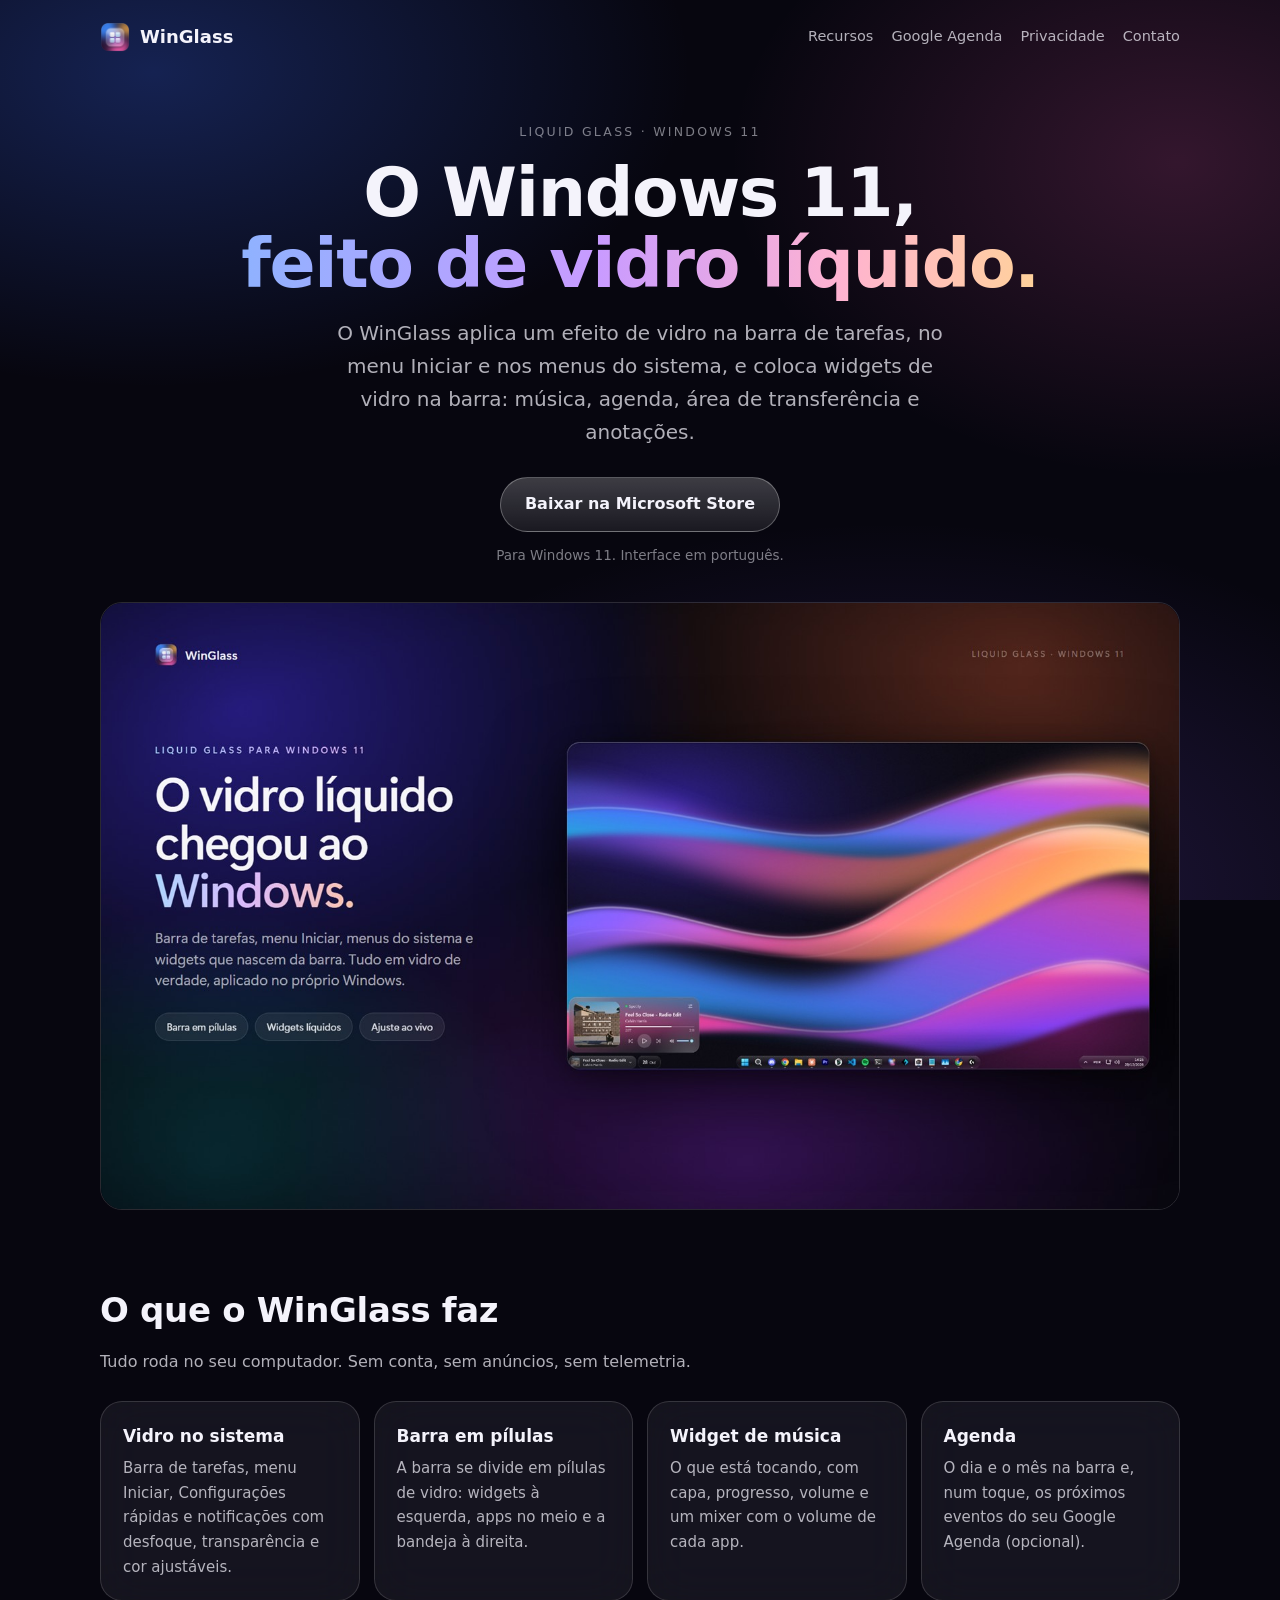
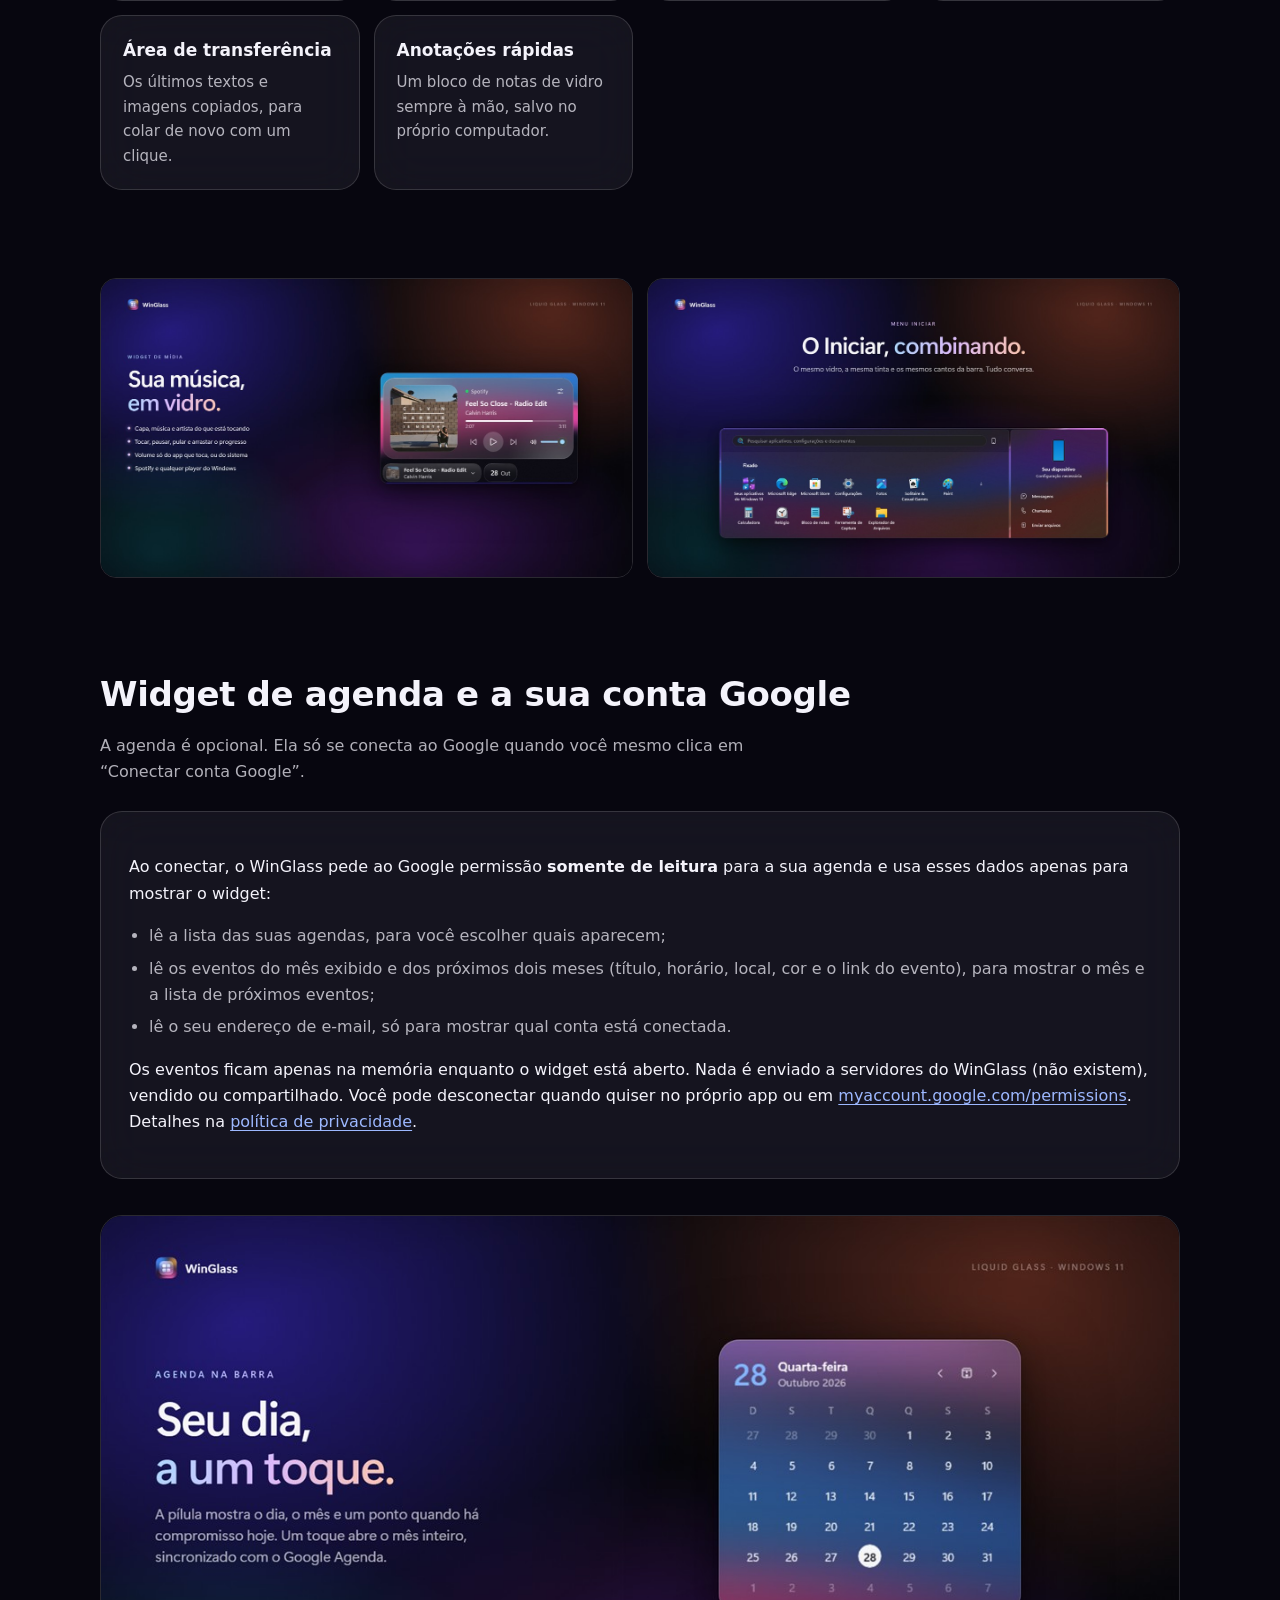
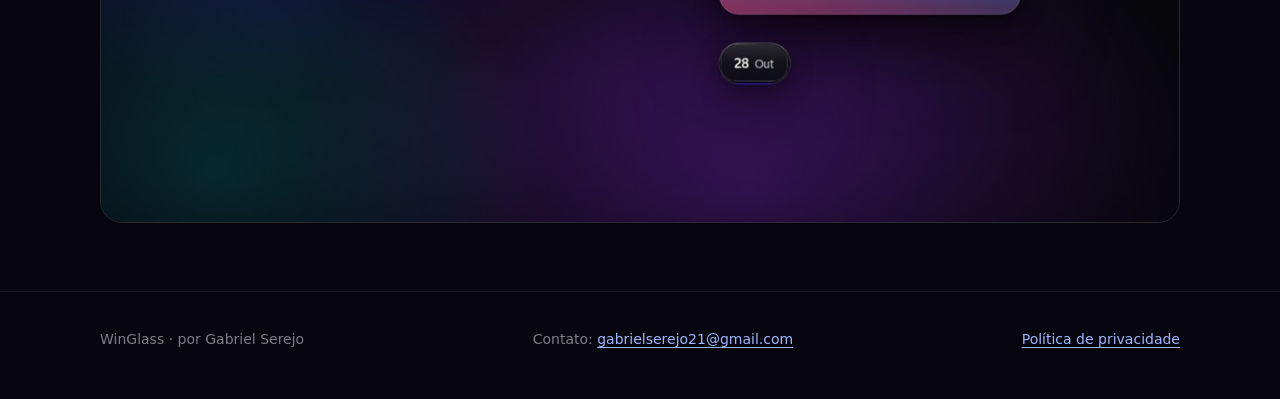
==== index.html @ 67fd1177 "Site do WinGlass" ====
<!doctype html>
<html lang="pt-BR">
<head>
<meta charset="utf-8">
<meta name="viewport" content="width=device-width, initial-scale=1">
<title>WinGlass · Liquid Glass para Windows 11</title>
<meta name="description" content="WinGlass deixa a barra de tarefas, o menu Iniciar e os menus do Windows 11 com vidro líquido, e traz widgets de música, agenda, área de transferência e anotações.">
<!-- Verificação do Google Search Console: cole aqui a meta tag google-site-verification. -->
<link rel="icon" href="img/icon.png">
<link rel="stylesheet" href="style.css">
</head>
<body>
<header class="top wrap">
  <a class="brand" href="./"><img src="img/icon.png" alt="">WinGlass</a>
  <nav class="links">
    <a href="#recursos">Recursos</a>
    <a href="#google-agenda">Google Agenda</a>
    <a href="privacidade.html">Privacidade</a>
    <a href="#contato">Contato</a>
  </nav>
</header>

<main>
  <div class="hero wrap">
    <p class="eyebrow">Liquid Glass · Windows 11</p>
    <h1>O Windows 11,<br><span>feito de vidro líquido.</span></h1>
    <p class="lead">O WinGlass aplica um efeito de vidro na barra de tarefas, no menu Iniciar e nos menus do sistema, e coloca widgets de vidro na barra: música, agenda, área de transferência e anotações.</p>
    <a class="cta" href="https://apps.microsoft.com/detail/9NJP11JXN4S9">Baixar na Microsoft Store</a>
    <p class="note">Para Windows 11. Interface em português.</p>
    <img class="shot" src="img/hero.jpg" alt="Barra de tarefas do Windows 11 com o efeito de vidro líquido do WinGlass" width="1600" height="900">
  </div>

  <section id="recursos">
    <div class="wrap">
      <h2>O que o WinGlass faz</h2>
      <p class="sub">Tudo roda no seu computador. Sem conta, sem anúncios, sem telemetria.</p>
      <div class="grid">
        <div class="card glass"><h3>Vidro no sistema</h3><p>Barra de tarefas, menu Iniciar, Configurações rápidas e notificações com desfoque, transparência e cor ajustáveis.</p></div>
        <div class="card glass"><h3>Barra em pílulas</h3><p>A barra se divide em pílulas de vidro: widgets à esquerda, apps no meio e a bandeja à direita.</p></div>
        <div class="card glass"><h3>Widget de música</h3><p>O que está tocando, com capa, progresso, volume e um mixer com o volume de cada app.</p></div>
        <div class="card glass"><h3>Agenda</h3><p>O dia e o mês na barra e, num toque, os próximos eventos do seu Google Agenda (opcional).</p></div>
        <div class="card glass"><h3>Área de transferência</h3><p>Os últimos textos e imagens copiados, para colar de novo com um clique.</p></div>
        <div class="card glass"><h3>Anotações rápidas</h3><p>Um bloco de notas de vidro sempre à mão, salvo no próprio computador.</p></div>
      </div>
    </div>
  </section>

  <section>
    <div class="wrap duo">
      <img src="img/musica.jpg" alt="Widget de música do WinGlass aberto acima da barra de tarefas" width="1200" height="675" loading="lazy">
      <img src="img/iniciar.jpg" alt="Menu Iniciar do Windows 11 com o vidro do WinGlass" width="1200" height="675" loading="lazy">
    </div>
  </section>

  <section id="google-agenda">
    <div class="wrap">
      <h2>Widget de agenda e a sua conta Google</h2>
      <p class="sub">A agenda é opcional. Ela só se conecta ao Google quando você mesmo clica em “Conectar conta Google”.</p>
      <div class="glass google">
        <p>Ao conectar, o WinGlass pede ao Google permissão <strong>somente de leitura</strong> para a sua agenda e usa esses dados apenas para mostrar o widget:</p>
        <ul>
          <li>lê a lista das suas agendas, para você escolher quais aparecem;</li>
          <li>lê os eventos do mês exibido e dos próximos dois meses (título, horário, local, cor e o link do evento), para mostrar o mês e a lista de próximos eventos;</li>
          <li>lê o seu endereço de e-mail, só para mostrar qual conta está conectada.</li>
        </ul>
        <p>Os eventos ficam apenas na memória enquanto o widget está aberto. Nada é enviado a servidores do WinGlass (não existem), vendido ou compartilhado. Você pode desconectar quando quiser no próprio app ou em <a href="https://myaccount.google.com/permissions">myaccount.google.com/permissions</a>. Detalhes na <a href="privacidade.html">política de privacidade</a>.</p>
      </div>
      <img class="shot" src="img/agenda.jpg" alt="Widget de agenda do WinGlass mostrando o mês acima da pílula da barra" width="1200" height="675" loading="lazy">
    </div>
  </section>
</main>

<footer id="contato">
  <div class="wrap">
    <span>WinGlass · por Gabriel Serejo</span>
    <span>Contato: <a href="mailto:gabrielserejo21@gmail.com">gabrielserejo21@gmail.com</a></span>
    <span><a href="privacidade.html">Política de privacidade</a></span>
  </div>
</footer>
</body>
</html>
---- style.css ----
/* Site do WinGlass (página inicial e política de privacidade). Estático, sem scripts nem rastreamento. */
:root {
  --bg: #07060f;
  --ink: #f4f3fb;
  --soft: rgba(244, 243, 251, 0.72);
  --faint: rgba(244, 243, 251, 0.5);
  --glass: rgba(255, 255, 255, 0.06);
  --rim: rgba(255, 255, 255, 0.14);
  --accent: #9db8ff;
  --radius: 22px;
}

* { box-sizing: border-box; }

html { scroll-behavior: smooth; }

body {
  margin: 0;
  background: var(--bg);
  color: var(--ink);
  font: 16px/1.65 "Segoe UI Variable Text", "Segoe UI", system-ui, -apple-system, sans-serif;
  -webkit-font-smoothing: antialiased;
}

/* Aurora de fundo: as mesmas cores das imagens da Store. */
body::before {
  content: "";
  position: fixed;
  inset: 0;
  z-index: -1;
  background:
    radial-gradient(60vw 50vh at 12% 8%, rgba(58, 107, 255, 0.28), transparent 70%),
    radial-gradient(50vw 50vh at 92% 18%, rgba(255, 95, 184, 0.18), transparent 70%),
    radial-gradient(70vw 60vh at 70% 100%, rgba(139, 92, 255, 0.22), transparent 70%),
    var(--bg);
}

a { color: var(--accent); text-underline-offset: 3px; }
a:hover { color: #c7d6ff; }

.wrap { width: min(1080px, 100% - 32px); margin: 0 auto; }

header.top {
  display: flex;
  align-items: center;
  justify-content: space-between;
  gap: 16px;
  padding: 22px 0;
}
.brand { display: flex; align-items: center; gap: 10px; color: var(--ink); text-decoration: none; font-weight: 600; font-size: 18px; }
.brand img { width: 30px; height: 30px; border-radius: 8px; }
nav.links { display: flex; flex-wrap: wrap; gap: 6px 18px; font-size: 14.5px; }
nav.links a { color: var(--soft); text-decoration: none; }
nav.links a:hover { color: var(--ink); }

.glass {
  background: var(--glass);
  border: 1px solid var(--rim);
  border-radius: var(--radius);
  backdrop-filter: blur(24px) saturate(1.4);
  -webkit-backdrop-filter: blur(24px) saturate(1.4);
}

/* --- Página inicial --------------------------------------------------------------------------- */

.hero { padding: 48px 0 28px; text-align: center; }
.eyebrow { font-size: 12.5px; letter-spacing: 0.18em; text-transform: uppercase; color: var(--faint); margin: 0 0 14px; }
.hero h1 { font-family: "Segoe UI Variable Display", "Segoe UI", system-ui, sans-serif; font-size: clamp(38px, 7vw, 68px); line-height: 1.05; margin: 0 0 18px; font-weight: 600; letter-spacing: -0.02em; }
.hero h1 span { background: linear-gradient(90deg, #8fb2ff, #c99bff 45%, #ffb3d1 75%, #ffd29a); -webkit-background-clip: text; background-clip: text; color: transparent; }
.hero p.lead { font-size: clamp(17px, 2.2vw, 20px); color: var(--soft); max-width: 640px; margin: 0 auto 28px; }

.cta { display: inline-flex; align-items: center; gap: 10px; padding: 13px 24px; border-radius: 999px; background: linear-gradient(180deg, rgba(255,255,255,0.22), rgba(255,255,255,0.08)); border: 1px solid rgba(255,255,255,0.28); color: var(--ink); text-decoration: none; font-weight: 600; }
.cta:hover { background: linear-gradient(180deg, rgba(255,255,255,0.3), rgba(255,255,255,0.12)); color: var(--ink); }
.note { font-size: 13.5px; color: var(--faint); margin-top: 12px; }

.shot { display: block; width: 100%; height: auto; border-radius: var(--radius); border: 1px solid var(--rim); margin: 36px 0 0; }

section { padding: 44px 0; }
section h2 { font-size: clamp(26px, 4vw, 34px); margin: 0 0 10px; font-weight: 600; letter-spacing: -0.01em; }
section > .wrap > p.sub { color: var(--soft); margin: 0 0 26px; max-width: 680px; }

.grid { display: grid; grid-template-columns: repeat(auto-fit, minmax(240px, 1fr)); gap: 14px; }
.card { padding: 20px 22px; }
.card h3 { margin: 0 0 6px; font-size: 17px; }
.card p { margin: 0; color: var(--soft); font-size: 15px; }

.duo { display: grid; grid-template-columns: 1fr 1fr; gap: 14px; }
.duo img { width: 100%; height: auto; border-radius: 16px; border: 1px solid var(--rim); display: block; }

.google { padding: 26px 28px; }
.google ul { margin: 12px 0 0; padding-left: 20px; color: var(--soft); }
.google li { margin: 6px 0; }

footer { padding: 36px 0 48px; color: var(--faint); font-size: 14px; border-top: 1px solid rgba(255,255,255,0.08); margin-top: 24px; }
footer .wrap { display: flex; flex-wrap: wrap; gap: 8px 24px; justify-content: space-between; }

/* --- Política ---------------------------------------------------------------------------------- */

.doc { padding: 26px 32px 32px; margin: 18px 0 40px; }
.doc h1 { font-size: clamp(30px, 5vw, 40px); margin: 6px 0 4px; letter-spacing: -0.01em; }
.doc h2 { font-size: 20px; margin: 30px 0 8px; }
.doc p, .doc li { color: var(--soft); }
.doc strong { color: var(--ink); }
.doc .updated { color: var(--faint); font-size: 14px; margin: 0 0 18px; }
.doc .lang { display: inline-block; font-size: 12px; letter-spacing: 0.14em; text-transform: uppercase; color: var(--faint); border: 1px solid var(--rim); border-radius: 999px; padding: 2px 10px; }
.doc hr { border: 0; border-top: 1px solid rgba(255,255,255,0.1); margin: 40px 0 26px; }
.doc table { width: 100%; border-collapse: collapse; margin: 10px 0; font-size: 15px; }
.doc th, .doc td { text-align: left; padding: 9px 10px; border-bottom: 1px solid rgba(255,255,255,0.08); vertical-align: top; color: var(--soft); }
.doc th { color: var(--ink); font-weight: 600; }
.callout { padding: 14px 18px; border-radius: 14px; background: rgba(157, 184, 255, 0.1); border: 1px solid rgba(157, 184, 255, 0.28); }
.callout p { margin: 0; color: var(--ink); }

@media (max-width: 720px) {
  .duo { grid-template-columns: 1fr; }
  .doc { padding: 20px 18px 24px; }
  .doc table, .doc thead, .doc tbody, .doc tr, .doc th, .doc td { display: block; }
  .doc thead { display: none; }
  .doc td { border: 0; padding: 2px 0; }
  .doc tr { border-bottom: 1px solid rgba(255,255,255,0.08); padding: 8px 0; }
}
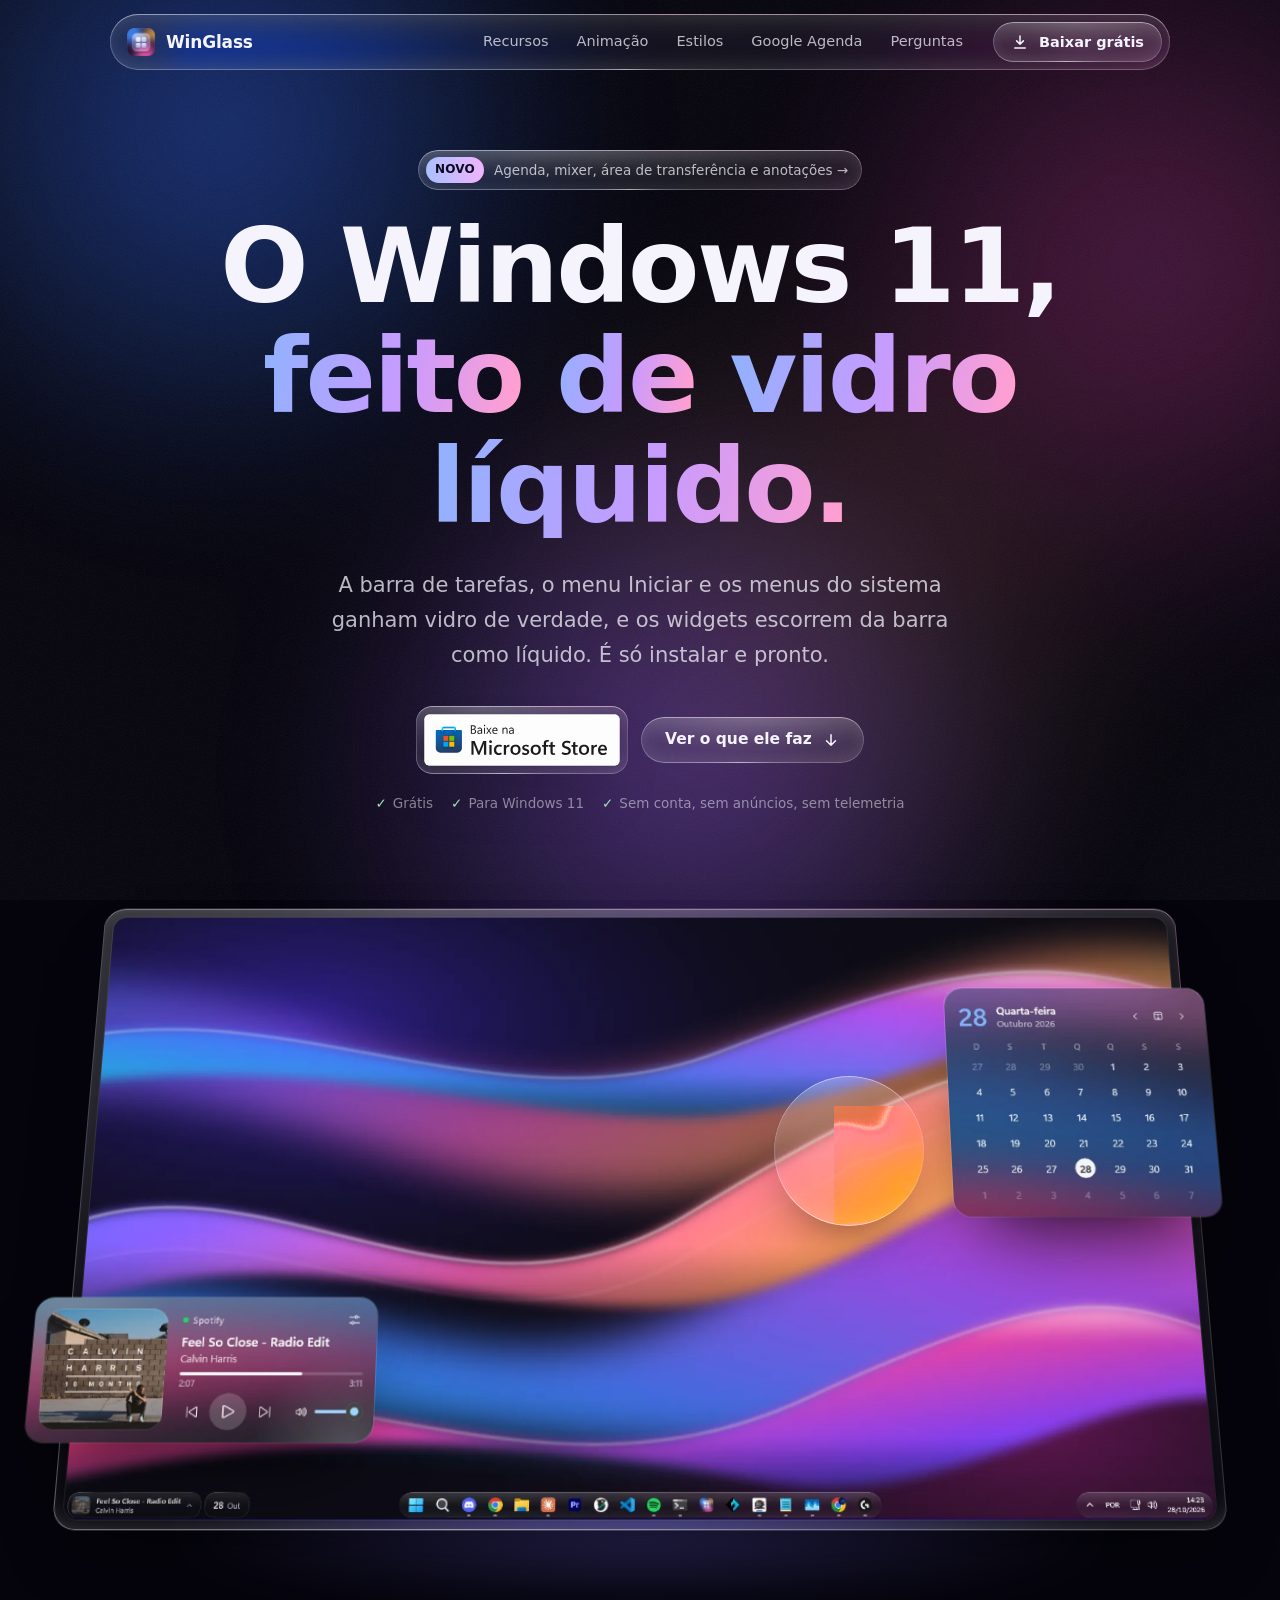
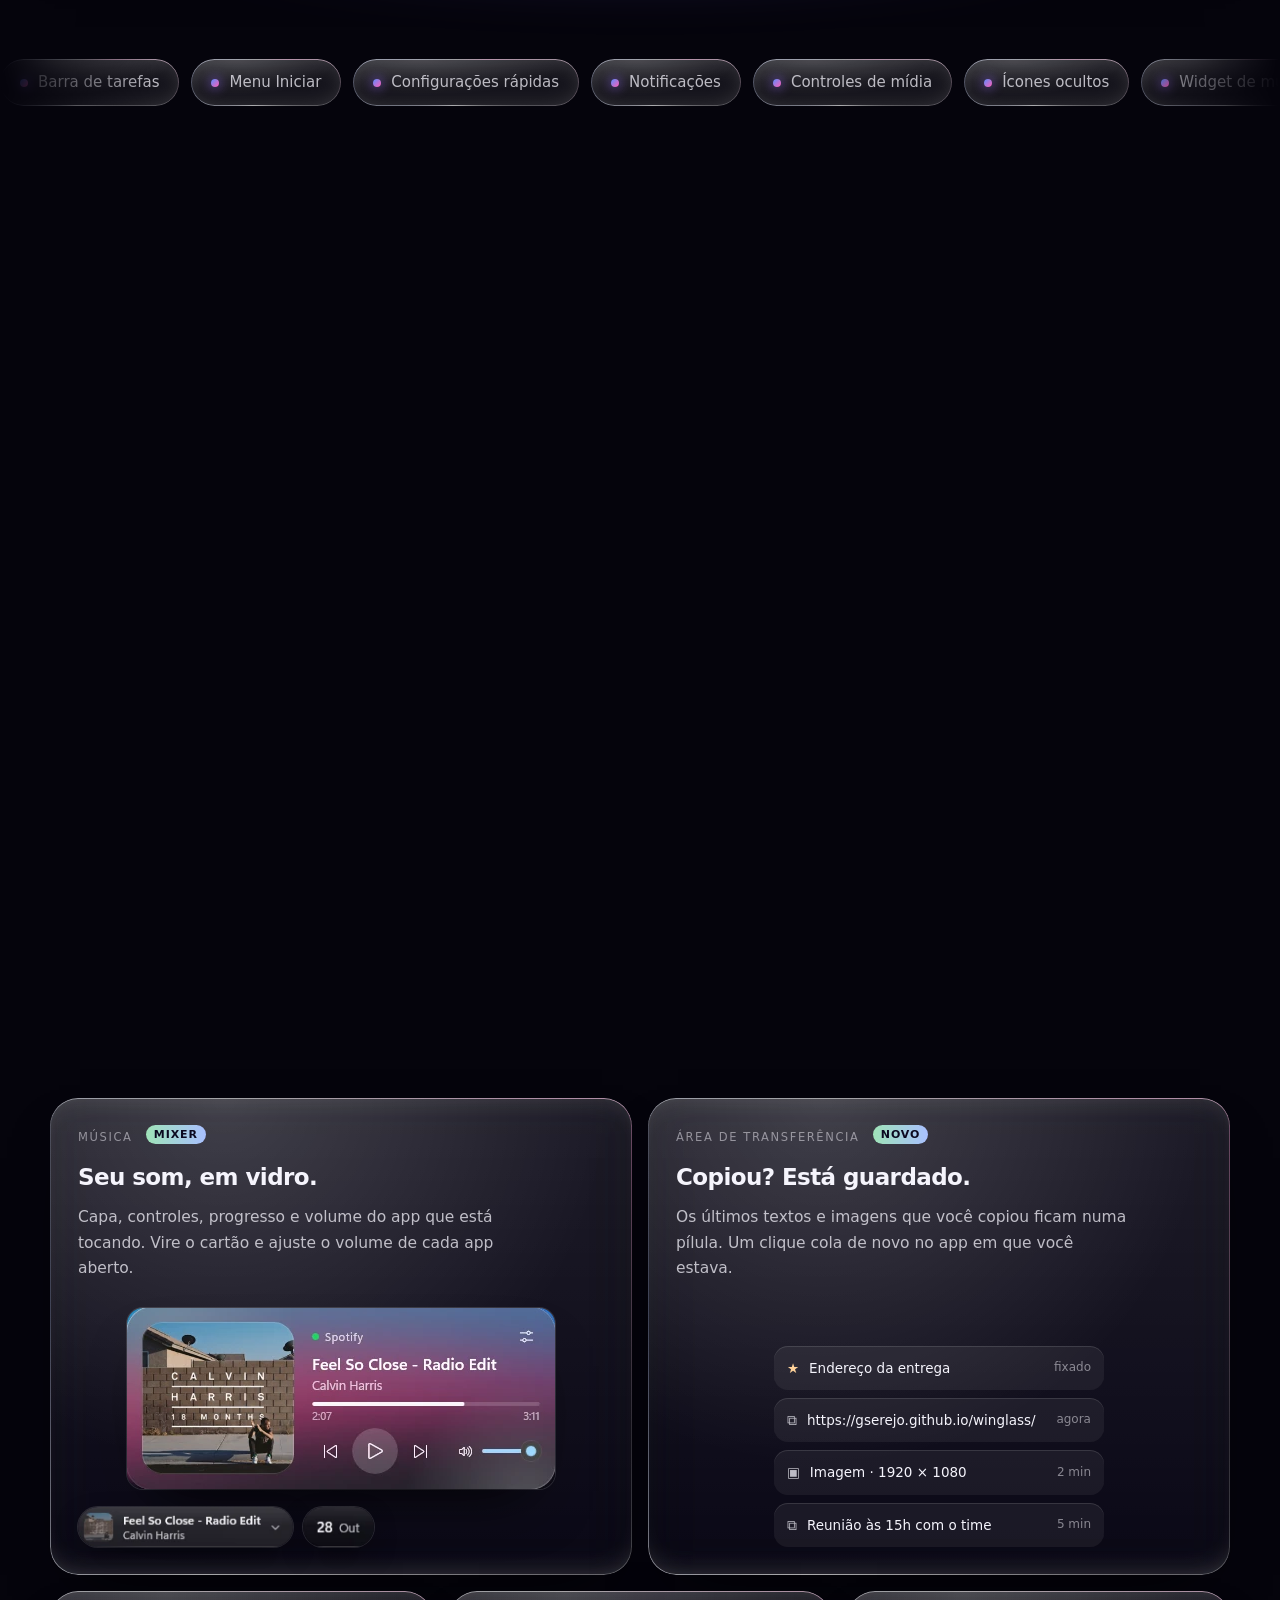
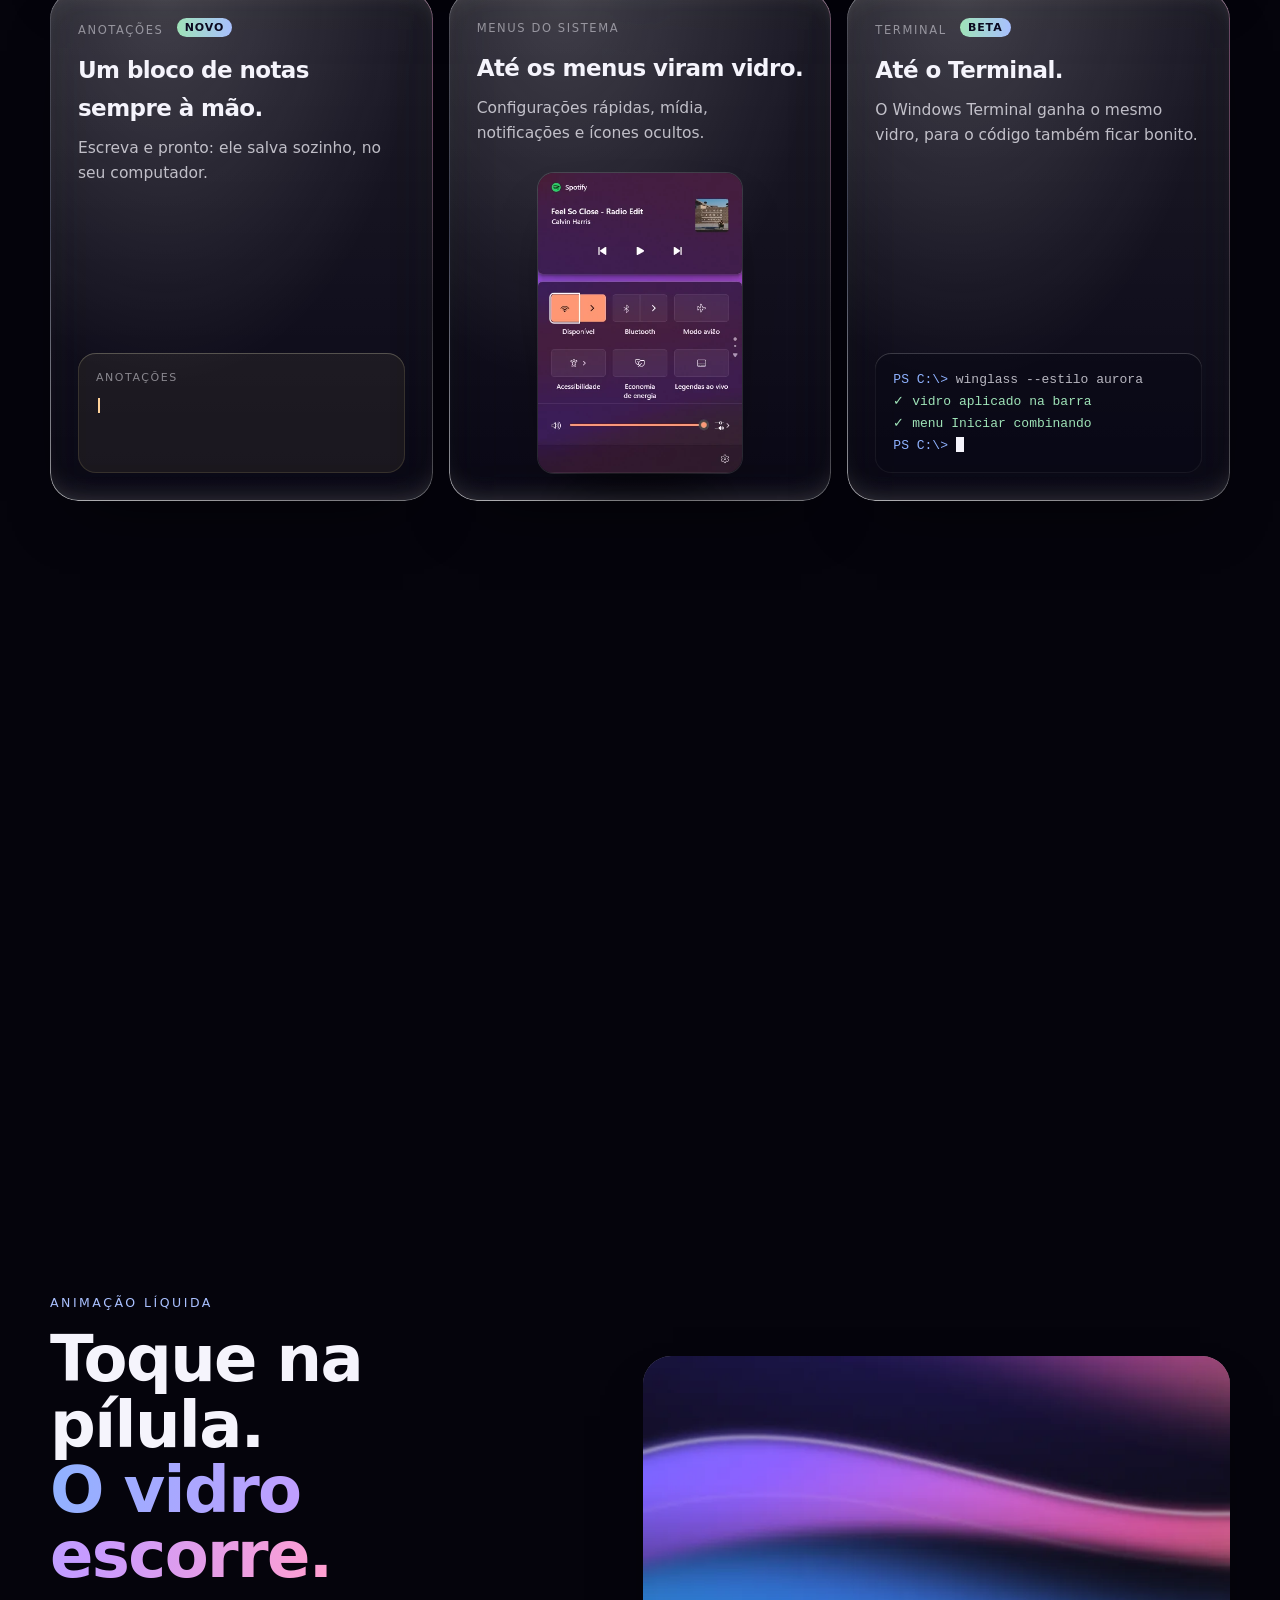
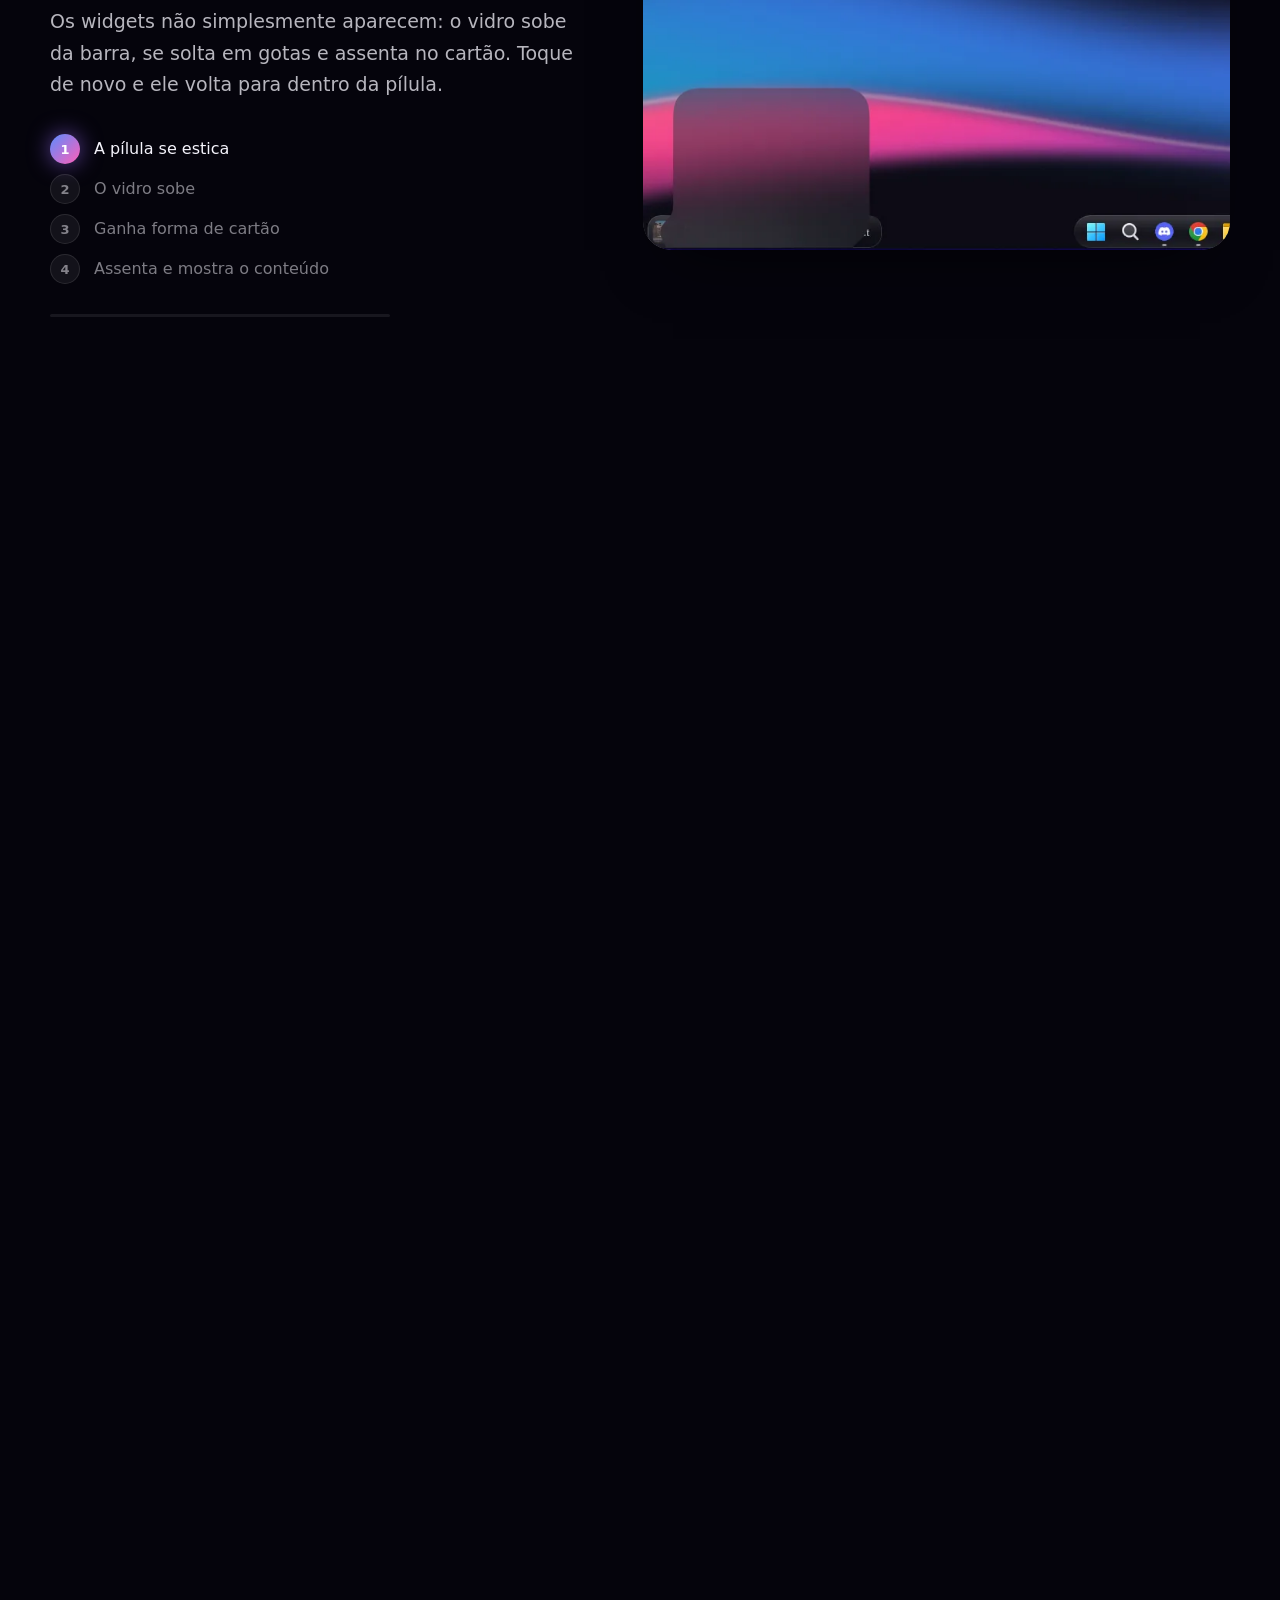
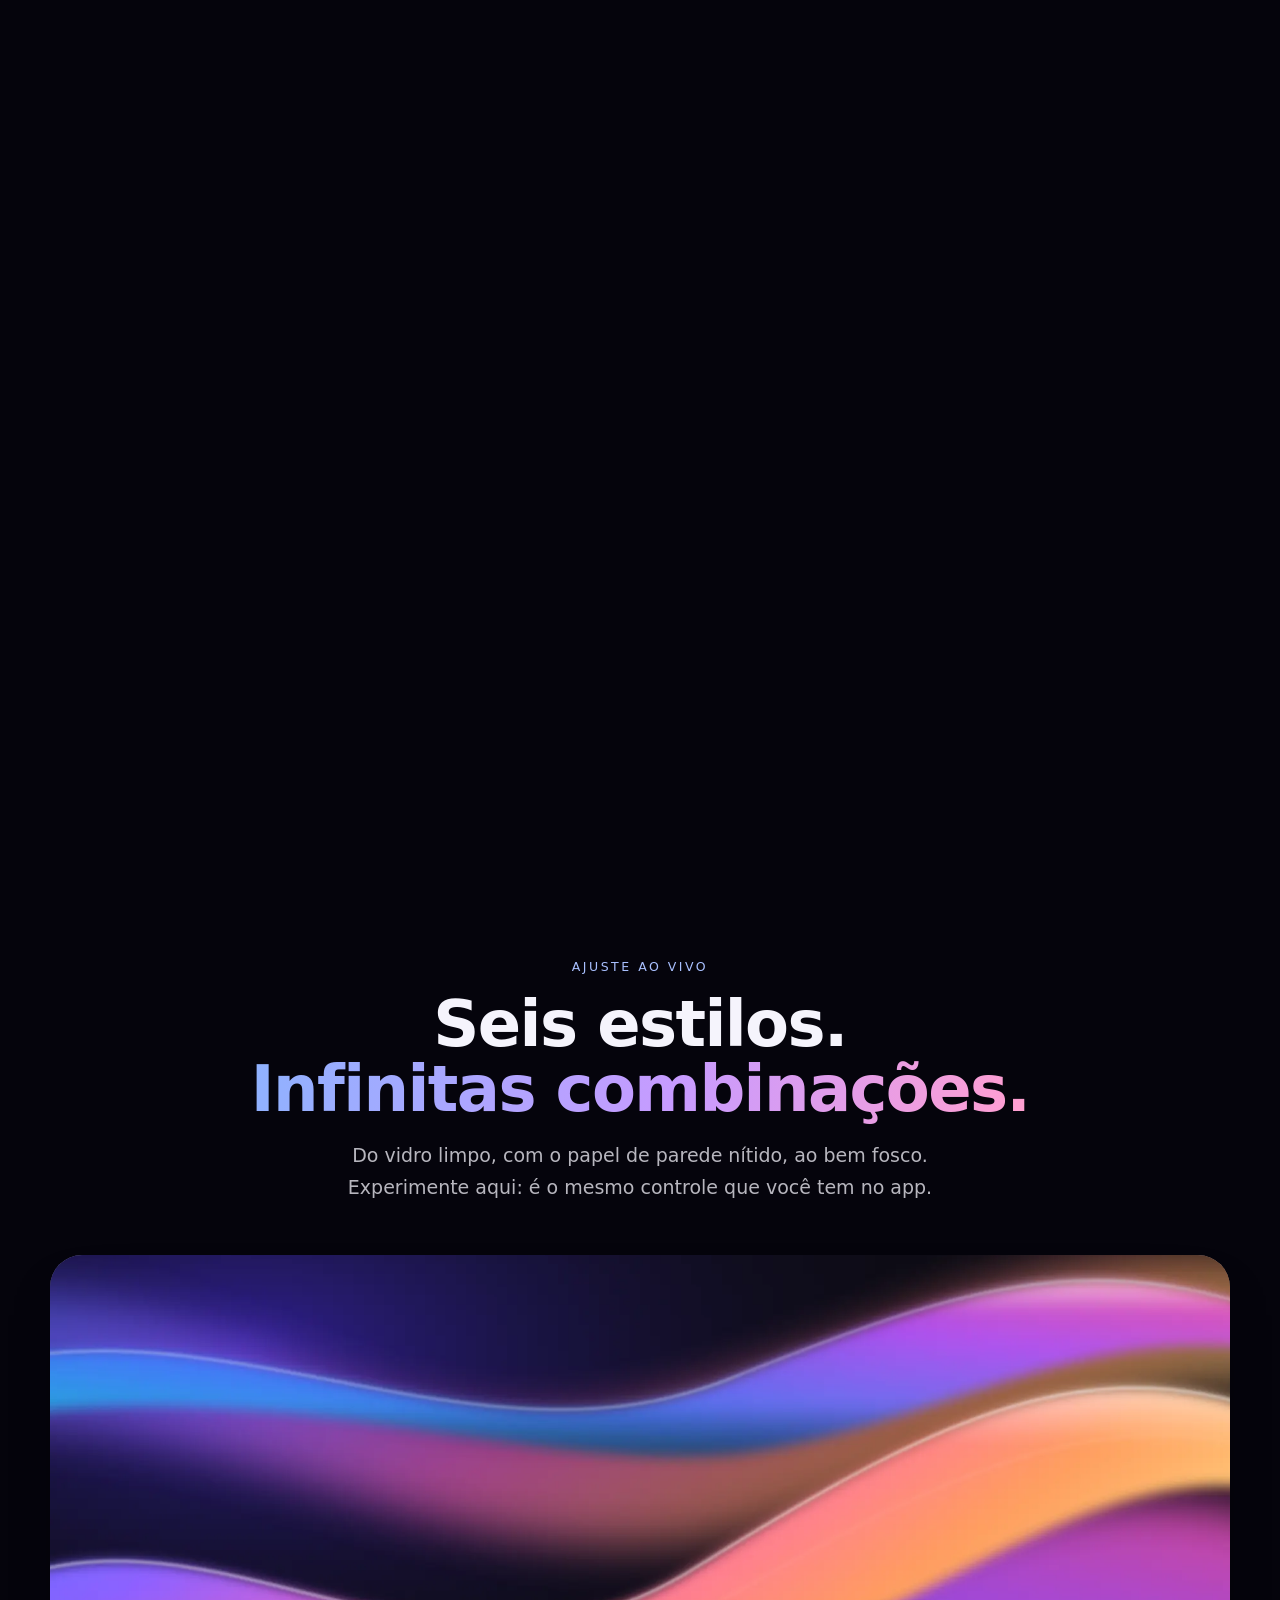
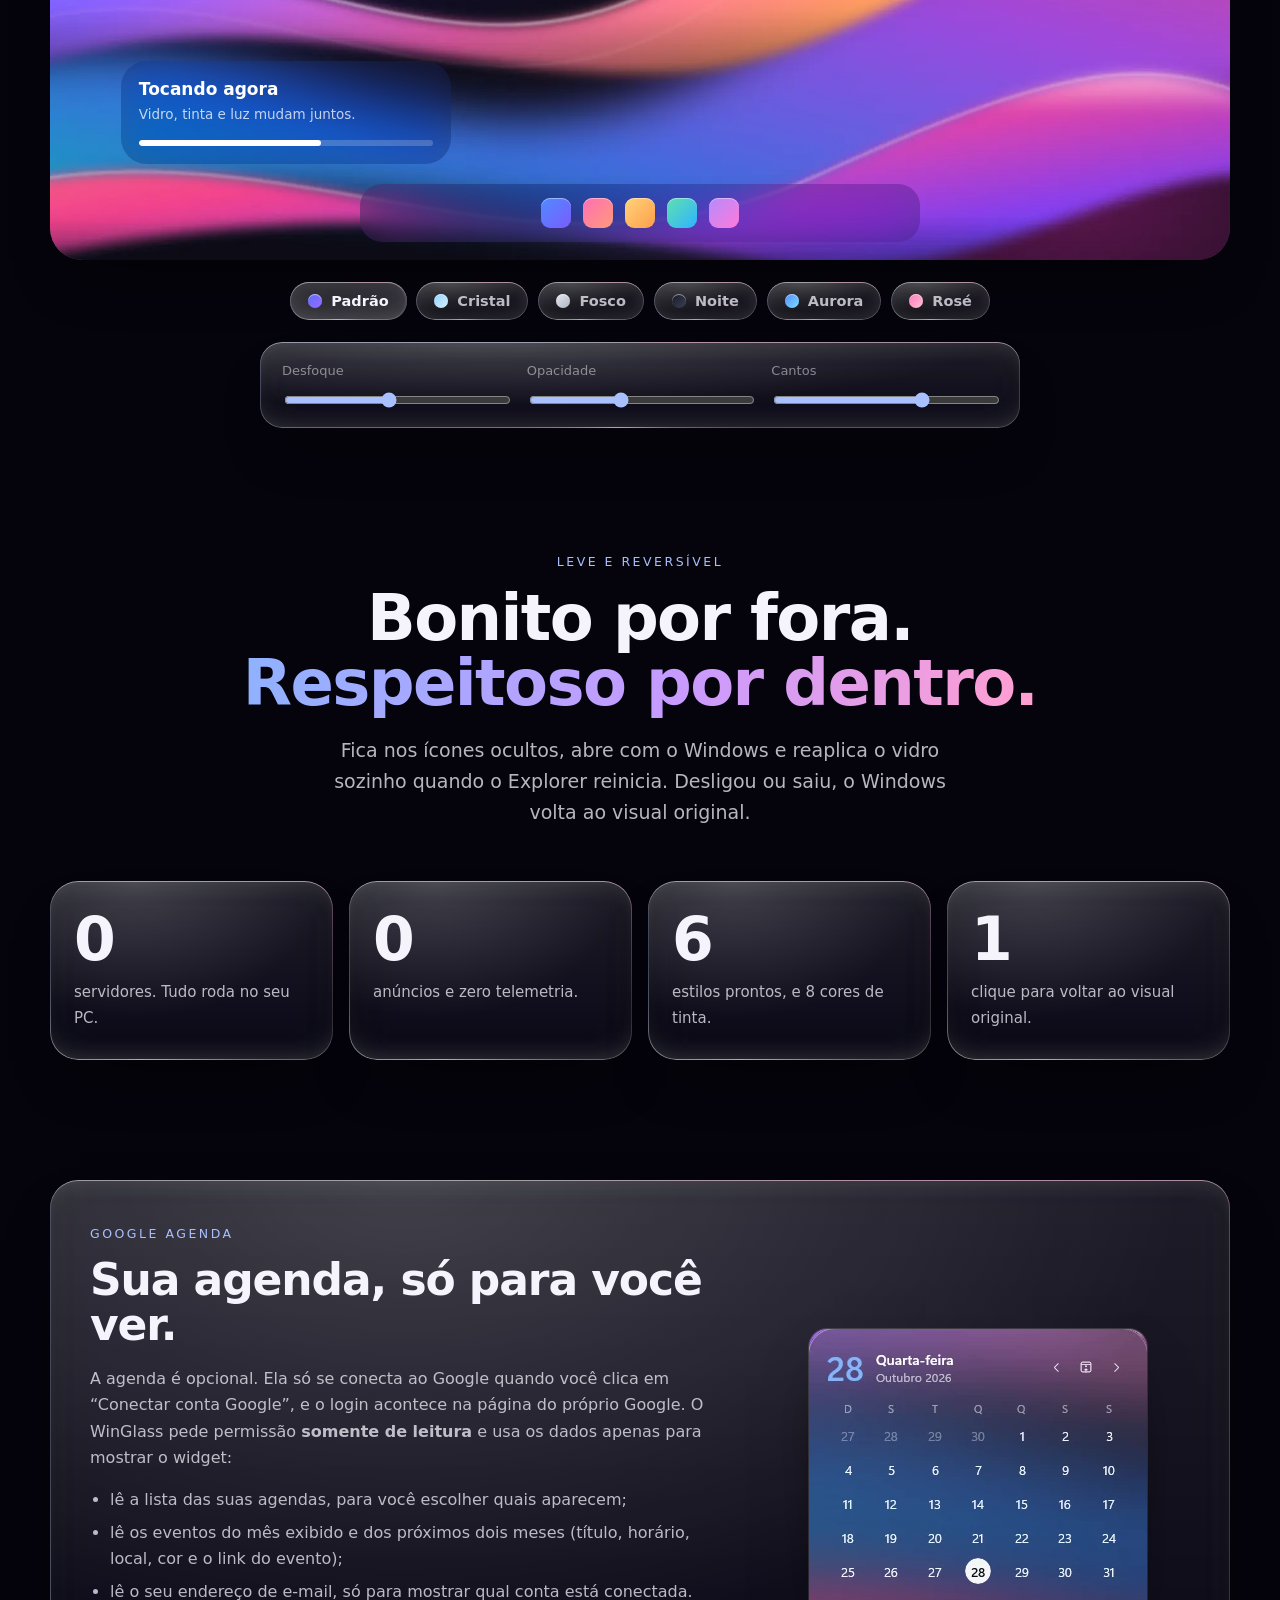
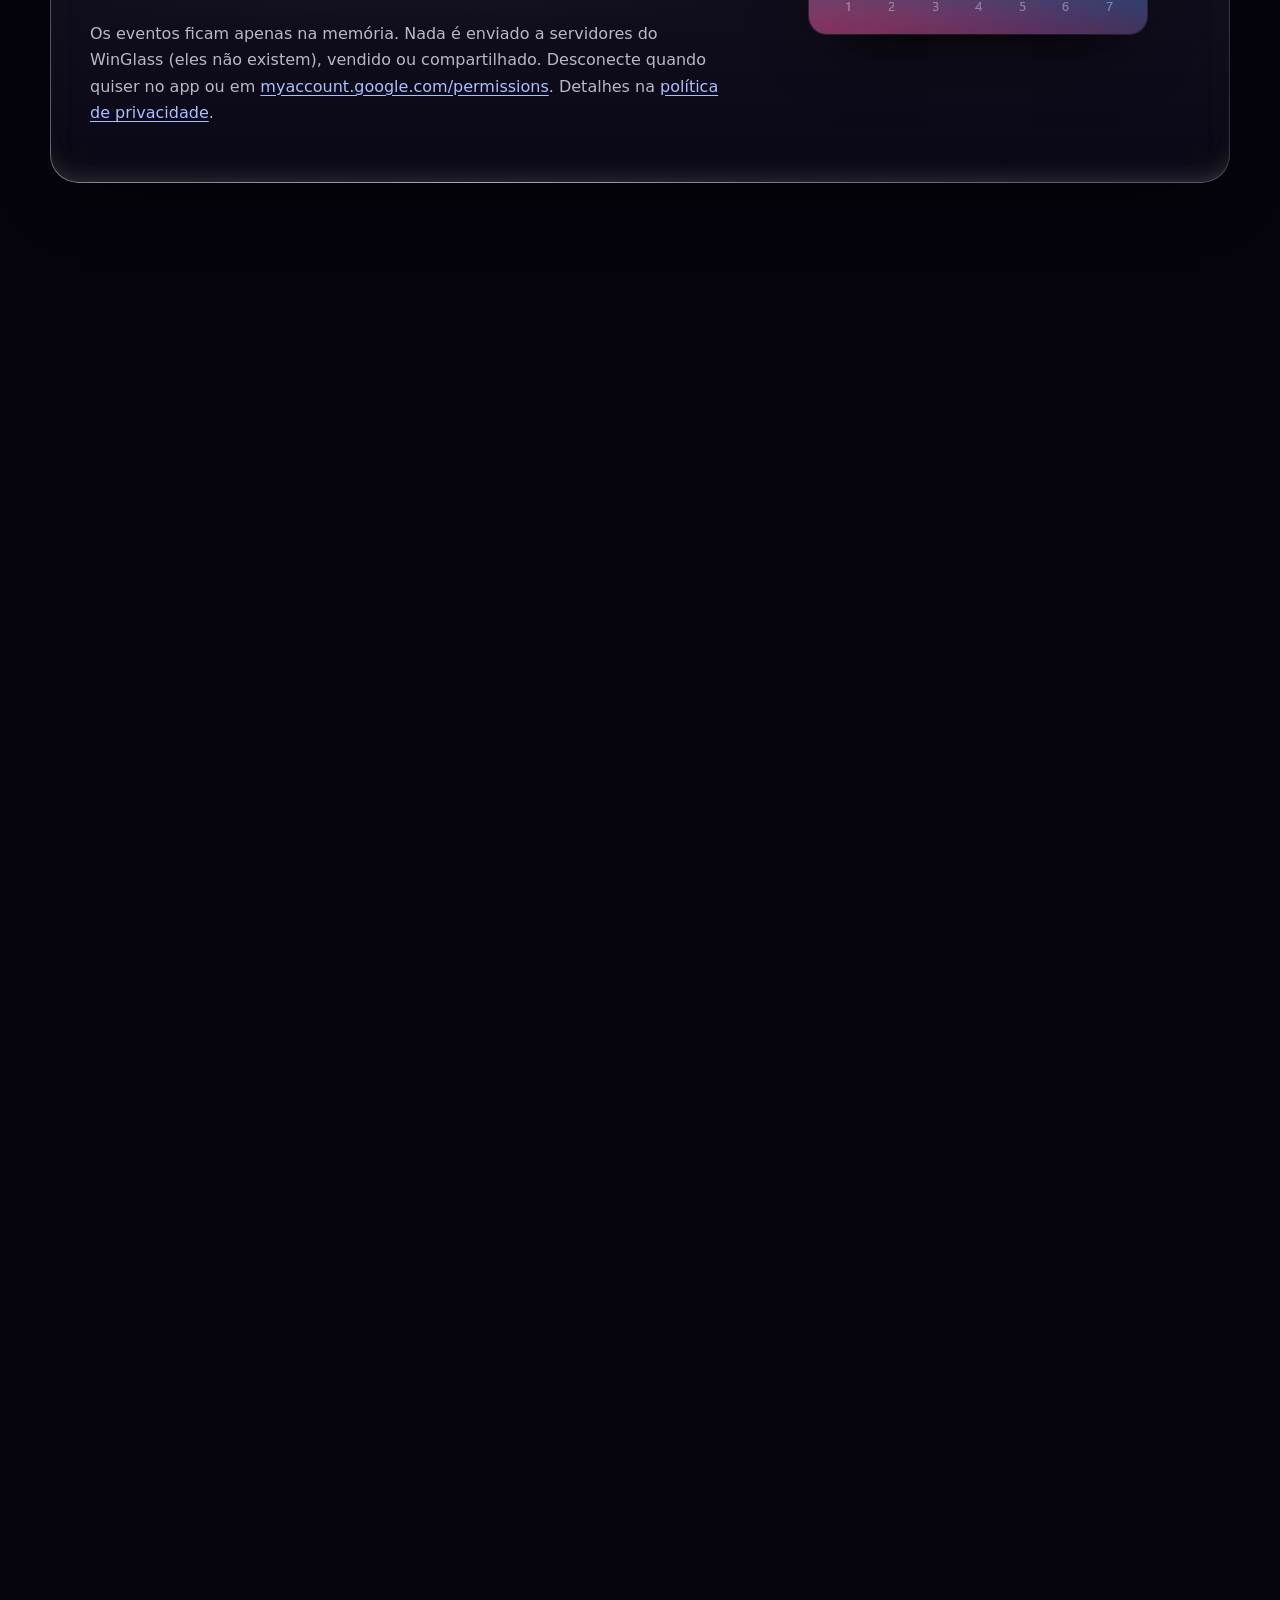
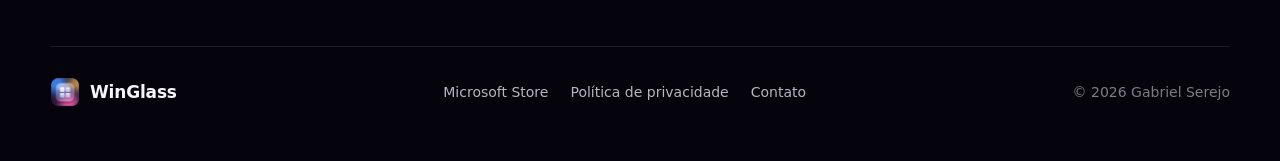
==== commit c95744ef: "Site novo: vidro líquido, animações e selo da Microsoft Store" ====
--- a/index.html
+++ b/index.html
@@ -4,78 +4,308 @@
 <meta charset="utf-8">
 <meta name="viewport" content="width=device-width, initial-scale=1">
 <title>WinGlass · Liquid Glass para Windows 11</title>
-<meta name="description" content="WinGlass deixa a barra de tarefas, o menu Iniciar e os menus do Windows 11 com vidro líquido, e traz widgets de música, agenda, área de transferência e anotações.">
+<meta name="description" content="WinGlass deixa a barra de tarefas, o menu Iniciar e os menus do Windows 11 com vidro líquido, e traz widgets de música com mixer, agenda, área de transferência e anotações. Grátis na Microsoft Store.">
+<meta name="theme-color" content="#05040c">
+<meta property="og:type" content="website">
+<meta property="og:title" content="WinGlass · O Windows 11, feito de vidro líquido">
+<meta property="og:description" content="Barra de tarefas em pílulas, menu Iniciar de vidro e widgets que escorrem da barra. Grátis na Microsoft Store.">
+<meta property="og:image" content="https://gserejo.github.io/winglass/img/desk.webp">
+<meta property="og:url" content="https://gserejo.github.io/winglass/">
+<meta name="twitter:card" content="summary_large_image">
 <!-- Verificação do Google Search Console: cole aqui a meta tag google-site-verification. -->
 <link rel="icon" href="img/icon.png">
+<link rel="preload" as="image" href="img/desk.webp">
 <link rel="stylesheet" href="style.css">
 </head>
 <body>
-<header class="top wrap">
+
+<!-- Mapas de refração do vidro (usados pelo Chromium; nos outros navegadores fica só o desfoque). -->
+<svg width="0" height="0" style="position:absolute" aria-hidden="true" focusable="false">
+  <filter id="lg-refract" x="0" y="0" width="100%" height="100%" color-interpolation-filters="sRGB">
+    <feTurbulence type="fractalNoise" baseFrequency="0.008 0.012" numOctaves="2" seed="11" result="noise"/>
+    <feGaussianBlur in="noise" stdDeviation="3" result="soft"/>
+    <feDisplacementMap in="SourceGraphic" in2="soft" scale="34" xChannelSelector="R" yChannelSelector="G"/>
+  </filter>
+  <filter id="lg-lens" x="0" y="0" width="100%" height="100%" color-interpolation-filters="sRGB">
+    <feTurbulence type="fractalNoise" baseFrequency="0.02" numOctaves="1" seed="3" result="noise"/>
+    <feGaussianBlur in="noise" stdDeviation="6" result="soft"/>
+    <feDisplacementMap in="SourceGraphic" in2="soft" scale="70" xChannelSelector="R" yChannelSelector="G"/>
+  </filter>
+</svg>
+
+<div class="aurora" aria-hidden="true"><i></i><i></i><i></i><i></i></div>
+<div class="grain" aria-hidden="true"></div>
+<div class="cursor-glow" aria-hidden="true"></div>
+
+<header class="nav lg rf spin" id="nav">
   <a class="brand" href="./"><img src="img/icon.png" alt="">WinGlass</a>
-  <nav class="links">
+  <nav class="links" aria-label="Seções">
     <a href="#recursos">Recursos</a>
+    <a href="#liquido">Animação</a>
+    <a href="#estilos">Estilos</a>
     <a href="#google-agenda">Google Agenda</a>
-    <a href="privacidade.html">Privacidade</a>
-    <a href="#contato">Contato</a>
+    <a href="#perguntas">Perguntas</a>
   </nav>
+  <a class="btn lg rf magnetic" href="https://apps.microsoft.com/detail/9NJP11JXN4S9?mode=direct">
+    <svg viewBox="0 0 24 24" fill="none" stroke="currentColor" stroke-width="2" stroke-linecap="round" stroke-linejoin="round" aria-hidden="true"><path d="M12 4v11m0 0-4.5-4.5M12 15l4.5-4.5M5 20h14"/></svg>
+    Baixar grátis
+  </a>
 </header>
 
 <main>
+  <!-- Hero -->
   <div class="hero wrap">
-    <p class="eyebrow">Liquid Glass · Windows 11</p>
-    <h1>O Windows 11,<br><span>feito de vidro líquido.</span></h1>
-    <p class="lead">O WinGlass aplica um efeito de vidro na barra de tarefas, no menu Iniciar e nos menus do sistema, e coloca widgets de vidro na barra: música, agenda, área de transferência e anotações.</p>
-    <a class="cta" href="https://apps.microsoft.com/detail/9NJP11JXN4S9">Baixar na Microsoft Store</a>
-    <p class="note">Para Windows 11. Interface em português.</p>
-    <img class="shot" src="img/hero.jpg" alt="Barra de tarefas do Windows 11 com o efeito de vidro líquido do WinGlass" width="1600" height="900">
+    <a class="chip lg rf fade-up" style="--d:.05s" href="#recursos"><b>NOVO</b> Agenda, mixer, área de transferência e anotações →</a>
+    <h1 id="headline">O Windows 11, <span class="shine">feito de vidro líquido.</span></h1>
+    <p class="lead fade-up" style="--d:.7s">A barra de tarefas, o menu Iniciar e os menus do sistema ganham vidro de verdade, e os widgets escorrem da barra como líquido. É só instalar e pronto.</p>
+    <div class="cta-row fade-up" style="--d:.85s">
+      <a class="store lg rf magnetic" href="https://apps.microsoft.com/detail/9NJP11JXN4S9?mode=direct" aria-label="Baixar o WinGlass na Microsoft Store">
+        <img src="img/ms-store-white.svg" alt="Baixar na Microsoft Store" width="161" height="44">
+      </a>
+      <a class="btn lg rf magnetic" href="#recursos">Ver o que ele faz
+        <svg viewBox="0 0 24 24" fill="none" stroke="currentColor" stroke-width="2" stroke-linecap="round" stroke-linejoin="round" aria-hidden="true"><path d="M12 5v14m0 0-6-6m6 6 6-6"/></svg>
+      </a>
+    </div>
+    <div class="micro fade-up" style="--d:1s"><span>Grátis</span><span>Para Windows 11</span><span>Sem conta, sem anúncios, sem telemetria</span></div>
+
+    <div class="stage fade-up" style="--d:1.05s" id="stage">
+      <div class="screen lg" id="screen">
+        <img src="img/desk.webp" alt="Área de trabalho do Windows 11 com a barra de tarefas em pílulas de vidro do WinGlass" width="1920" height="1080" fetchpriority="high">
+        <div class="float f-music"><img src="img/w-music.webp" alt="Widget de música do WinGlass" width="428" height="181"></div>
+        <div class="float f-cal"><img src="img/w-calendar.webp" alt="Agenda do WinGlass" width="338" height="305"></div>
+      </div>
+      <div class="drop lg" aria-hidden="true"></div>
+    </div>
   </div>
 
+  <div class="marquee" aria-hidden="true">
+    <div class="track">
+      <span class="lg"><i></i>Barra de tarefas</span><span class="lg"><i></i>Menu Iniciar</span><span class="lg"><i></i>Configurações rápidas</span><span class="lg"><i></i>Notificações</span><span class="lg"><i></i>Controles de mídia</span><span class="lg"><i></i>Ícones ocultos</span><span class="lg"><i></i>Widget de música</span><span class="lg"><i></i>Mixer por app</span><span class="lg"><i></i>Google Agenda</span><span class="lg"><i></i>Área de transferência</span><span class="lg"><i></i>Anotações</span><span class="lg"><i></i>Terminal (beta)</span>
+      <span class="lg"><i></i>Barra de tarefas</span><span class="lg"><i></i>Menu Iniciar</span><span class="lg"><i></i>Configurações rápidas</span><span class="lg"><i></i>Notificações</span><span class="lg"><i></i>Controles de mídia</span><span class="lg"><i></i>Ícones ocultos</span><span class="lg"><i></i>Widget de música</span><span class="lg"><i></i>Mixer por app</span><span class="lg"><i></i>Google Agenda</span><span class="lg"><i></i>Área de transferência</span><span class="lg"><i></i>Anotações</span><span class="lg"><i></i>Terminal (beta)</span>
+    </div>
+  </div>
+
+  <!-- Recursos -->
   <section id="recursos">
     <div class="wrap">
-      <h2>O que o WinGlass faz</h2>
-      <p class="sub">Tudo roda no seu computador. Sem conta, sem anúncios, sem telemetria.</p>
-      <div class="grid">
-        <div class="card glass"><h3>Vidro no sistema</h3><p>Barra de tarefas, menu Iniciar, Configurações rápidas e notificações com desfoque, transparência e cor ajustáveis.</p></div>
-        <div class="card glass"><h3>Barra em pílulas</h3><p>A barra se divide em pílulas de vidro: widgets à esquerda, apps no meio e a bandeja à direita.</p></div>
-        <div class="card glass"><h3>Widget de música</h3><p>O que está tocando, com capa, progresso, volume e um mixer com o volume de cada app.</p></div>
-        <div class="card glass"><h3>Agenda</h3><p>O dia e o mês na barra e, num toque, os próximos eventos do seu Google Agenda (opcional).</p></div>
-        <div class="card glass"><h3>Área de transferência</h3><p>Os últimos textos e imagens copiados, para colar de novo com um clique.</p></div>
-        <div class="card glass"><h3>Anotações rápidas</h3><p>Um bloco de notas de vidro sempre à mão, salvo no próprio computador.</p></div>
-      </div>
-    </div>
-  </section>
-
+      <div class="head" data-reveal>
+        <span class="kicker">Recursos</span>
+        <h2>Tudo que você toca<br><span class="shine">vira vidro.</span></h2>
+        <p class="sub">O efeito é aplicado nos próprios elementos do Windows. Não é uma dock por cima nem um menu falso: tudo continua funcionando como sempre, só que em vidro.</p>
+      </div>
+
+      <div class="bento">
+        <article class="card lg spot tilt c-wide" data-reveal>
+          <span class="tag">Barra em pílulas</span>
+          <h3>A barra flutua sobre o papel de parede.</h3>
+          <p>Widgets à esquerda, apps no meio e a bandeja à direita, cada grupo na sua pílula de vidro, com cantos, brilho e borda de luz ajustáveis.</p>
+          <div class="art bar-art"><img src="img/w-bar.webp" alt="Barra de tarefas em pílulas de vidro sobre o papel de parede, com o widget de música aberto" width="1440" height="360" loading="lazy"></div>
+        </article>
+
+        <article class="card lg spot tilt c-third" data-reveal style="--d:.08s">
+          <span class="tag">Agenda <span class="new">NOVO</span></span>
+          <h3>Seu dia, a um toque.</h3>
+          <p>O dia e o mês na barra, e o mês inteiro com o Google Agenda.</p>
+          <div class="art"><img src="img/w-calendar.webp" alt="Cartão da agenda do WinGlass" width="338" height="305" loading="lazy"></div>
+        </article>
+
+        <article class="card lg spot tilt c-half" data-reveal>
+          <span class="tag">Música <span class="new">MIXER</span></span>
+          <h3>Seu som, em vidro.</h3>
+          <p>Capa, controles, progresso e volume do app que está tocando. Vire o cartão e ajuste o volume de cada app aberto.</p>
+          <div class="art"><img src="img/w-music.webp" alt="Widget de música do WinGlass" width="428" height="181" loading="lazy"></div>
+          <div class="pills"><img src="img/p-music.webp" alt="Pílula de música na barra" width="220" height="41" loading="lazy"><img src="img/p-calendar.webp" alt="Pílula da agenda na barra" width="73" height="41" loading="lazy"></div>
+        </article>
+
+        <article class="card lg spot tilt c-half" data-reveal style="--d:.08s">
+          <span class="tag">Área de transferência <span class="new">NOVO</span></span>
+          <h3>Copiou? Está guardado.</h3>
+          <p>Os últimos textos e imagens que você copiou ficam numa pílula. Um clique cola de novo no app em que você estava.</p>
+          <div class="art">
+            <div class="clip" aria-hidden="true">
+              <div style="--i:0"><span class="pin">★</span><b>Endereço da entrega</b><em>fixado</em></div>
+              <div style="--i:1"><span>⧉</span><b>https://gserejo.github.io/winglass/</b><em>agora</em></div>
+              <div style="--i:2"><span>▣</span><b>Imagem · 1920 × 1080</b><em>2 min</em></div>
+              <div style="--i:3"><span>⧉</span><b>Reunião às 15h com o time</b><em>5 min</em></div>
+            </div>
+          </div>
+        </article>
+
+        <article class="card lg spot tilt c-third" data-reveal>
+          <span class="tag">Anotações <span class="new">NOVO</span></span>
+          <h3>Um bloco de notas sempre à mão.</h3>
+          <p>Escreva e pronto: ele salva sozinho, no seu computador.</p>
+          <div class="art"><div class="note" aria-hidden="true"><small>ANOTAÇÕES</small><span class="typed" data-type="Comprar café ☕&#10;Ligar para a Ana às 17h&#10;Ideia: tema Aurora no notebook"></span></div></div>
+        </article>
+
+        <article class="card lg spot tilt c-third" data-reveal style="--d:.08s">
+          <span class="tag">Menus do sistema</span>
+          <h3>Até os menus viram vidro.</h3>
+          <p>Configurações rápidas, mídia, notificações e ícones ocultos.</p>
+          <div class="art"><img src="img/w-quick.webp" alt="Configurações rápidas do Windows com o vidro do WinGlass" width="358" height="524" loading="lazy" style="max-height:300px;width:auto"></div>
+        </article>
+
+        <article class="card lg spot tilt c-third" data-reveal style="--d:.16s">
+          <span class="tag">Terminal <span class="new">BETA</span></span>
+          <h3>Até o Terminal.</h3>
+          <p>O Windows Terminal ganha o mesmo vidro, para o código também ficar bonito.</p>
+          <div class="art"><pre class="term" aria-hidden="true"><b>PS C:\&gt;</b> winglass --estilo aurora<br><i>✓ vidro aplicado na barra</i><br><i>✓ menu Iniciar combinando</i><br><b>PS C:\&gt;</b> <span class="cur"></span></pre></div>
+        </article>
+
+        <article class="card lg spot tilt c-full" data-reveal>
+          <span class="tag">Menu Iniciar</span>
+          <h3>O Iniciar, combinando.</h3>
+          <p>O mesmo vidro, a mesma tinta e os mesmos cantos da barra. Tudo conversa.</p>
+          <div class="art"><img src="img/w-start.webp" alt="Menu Iniciar do Windows 11 com o vidro do WinGlass" width="1113" height="306" loading="lazy"></div>
+        </article>
+      </div>
+    </div>
+  </section>
+
+  <!-- Sequência líquida -->
+  <section class="seq" id="liquido">
+    <div class="pin">
+      <div class="wrap grid">
+        <div data-reveal>
+          <span class="kicker">Animação líquida</span>
+          <h2>Toque na pílula.<br><span class="shine">O vidro escorre.</span></h2>
+          <p class="sub">Os widgets não simplesmente aparecem: o vidro sobe da barra, se solta em gotas e assenta no cartão. Toque de novo e ele volta para dentro da pílula.</p>
+          <ol class="steps" id="steps">
+            <li class="on"><span>1</span>A pílula se estica</li>
+            <li><span>2</span>O vidro sobe</li>
+            <li><span>3</span>Ganha forma de cartão</li>
+            <li><span>4</span>Assenta e mostra o conteúdo</li>
+          </ol>
+          <div class="progress"><i id="seqbar"></i></div>
+        </div>
+        <div class="frames lg" id="frames" data-reveal style="--d:.1s">
+          <img class="on" src="img/liquid-1.webp" alt="Pílula do widget começando a se esticar" width="760" height="640" loading="lazy">
+          <img src="img/liquid-2.webp" alt="Vidro subindo da barra" width="760" height="640" loading="lazy">
+          <img src="img/liquid-3.webp" alt="Vidro tomando forma de cartão" width="760" height="640" loading="lazy">
+          <img src="img/liquid-4.webp" alt="Cartão assentado sobre a barra" width="760" height="640" loading="lazy">
+          <img class="w-final" src="img/w-music.webp" alt="Widget de música aberto" width="428" height="181" loading="lazy">
+        </div>
+      </div>
+    </div>
+  </section>
+
+  <!-- Estilos -->
+  <section id="estilos">
+    <div class="wrap">
+      <div class="head center" data-reveal>
+        <span class="kicker">Ajuste ao vivo</span>
+        <h2>Seis estilos.<br><span class="shine">Infinitas combinações.</span></h2>
+        <p class="sub">Do vidro limpo, com o papel de parede nítido, ao bem fosco. Experimente aqui: é o mesmo controle que você tem no app.</p>
+      </div>
+      <div class="studio lg" id="studio" data-reveal>
+        <img class="wall" src="img/wallpaper.webp" alt="" width="1920" height="1080" loading="lazy">
+        <div class="demo-card">
+          <h4>Tocando agora</h4>
+          <p>Vidro, tinta e luz mudam juntos.</p>
+          <div class="meter"><i></i></div>
+        </div>
+        <div class="demo-bar" aria-hidden="true">
+          <i style="--c1:#4f8bff;--c2:#7a5cff"></i><i style="--c1:#ff6fb5;--c2:#ff9a7a"></i><i style="--c1:#ffd27a;--c2:#ff9f4a"></i><i style="--c1:#5fe0b0;--c2:#2fb3ff"></i><i style="--c1:#b48bff;--c2:#ff7ad9"></i>
+        </div>
+      </div>
+      <div class="presets" id="presets" role="group" aria-label="Estilos prontos">
+        <button class="lg rf" aria-pressed="true" data-p="padrao" style="--sw:linear-gradient(135deg,#5b6dff,#9a6bff)"><i></i>Padrão</button>
+        <button class="lg rf" aria-pressed="false" data-p="cristal" style="--sw:linear-gradient(135deg,#8fd3ff,#d8f0ff)"><i></i>Cristal</button>
+        <button class="lg rf" aria-pressed="false" data-p="fosco" style="--sw:linear-gradient(135deg,#e6e8f0,#aeb4c4)"><i></i>Fosco</button>
+        <button class="lg rf" aria-pressed="false" data-p="noite" style="--sw:linear-gradient(135deg,#1a1c28,#3b3f55)"><i></i>Noite</button>
+        <button class="lg rf" aria-pressed="false" data-p="aurora" style="--sw:linear-gradient(135deg,#4f8bff,#7fe0ff)"><i></i>Aurora</button>
+        <button class="lg rf" aria-pressed="false" data-p="rose" style="--sw:linear-gradient(135deg,#ff7ab8,#ffc0d9)"><i></i>Rosé</button>
+      </div>
+      <div class="sliders lg" data-reveal>
+        <label>Desfoque <input type="range" id="s-blur" min="0" max="48" value="22"></label>
+        <label>Opacidade <input type="range" id="s-veil" min="0" max="80" value="32"></label>
+        <label>Cantos <input type="range" id="s-radius" min="6" max="30" value="22"></label>
+      </div>
+    </div>
+  </section>
+
+  <!-- Números -->
   <section>
-    <div class="wrap duo">
-      <img src="img/musica.jpg" alt="Widget de música do WinGlass aberto acima da barra de tarefas" width="1200" height="675" loading="lazy">
-      <img src="img/iniciar.jpg" alt="Menu Iniciar do Windows 11 com o vidro do WinGlass" width="1200" height="675" loading="lazy">
-    </div>
-  </section>
-
+    <div class="wrap">
+      <div class="head center" data-reveal>
+        <span class="kicker">Leve e reversível</span>
+        <h2>Bonito por fora.<br><span class="shine">Respeitoso por dentro.</span></h2>
+        <p class="sub">Fica nos ícones ocultos, abre com o Windows e reaplica o vidro sozinho quando o Explorer reinicia. Desligou ou saiu, o Windows volta ao visual original.</p>
+      </div>
+      <div class="stats">
+        <div class="stat lg spot" data-reveal><b data-count="0">0</b><span>servidores. Tudo roda no seu PC.</span></div>
+        <div class="stat lg spot" data-reveal style="--d:.08s"><b data-count="0">0</b><span>anúncios e zero telemetria.</span></div>
+        <div class="stat lg spot" data-reveal style="--d:.16s"><b data-count="6">6</b><span>estilos prontos, e 8 cores de tinta.</span></div>
+        <div class="stat lg spot" data-reveal style="--d:.24s"><b data-count="1">1</b><span>clique para voltar ao visual original.</span></div>
+      </div>
+    </div>
+  </section>
+
+  <!-- Google Agenda: explica o uso dos dados (exigido pelo Google) -->
   <section id="google-agenda">
     <div class="wrap">
-      <h2>Widget de agenda e a sua conta Google</h2>
-      <p class="sub">A agenda é opcional. Ela só se conecta ao Google quando você mesmo clica em “Conectar conta Google”.</p>
-      <div class="glass google">
-        <p>Ao conectar, o WinGlass pede ao Google permissão <strong>somente de leitura</strong> para a sua agenda e usa esses dados apenas para mostrar o widget:</p>
-        <ul>
-          <li>lê a lista das suas agendas, para você escolher quais aparecem;</li>
-          <li>lê os eventos do mês exibido e dos próximos dois meses (título, horário, local, cor e o link do evento), para mostrar o mês e a lista de próximos eventos;</li>
-          <li>lê o seu endereço de e-mail, só para mostrar qual conta está conectada.</li>
-        </ul>
-        <p>Os eventos ficam apenas na memória enquanto o widget está aberto. Nada é enviado a servidores do WinGlass (não existem), vendido ou compartilhado. Você pode desconectar quando quiser no próprio app ou em <a href="https://myaccount.google.com/permissions">myaccount.google.com/permissions</a>. Detalhes na <a href="privacidade.html">política de privacidade</a>.</p>
-      </div>
-      <img class="shot" src="img/agenda.jpg" alt="Widget de agenda do WinGlass mostrando o mês acima da pílula da barra" width="1200" height="675" loading="lazy">
+      <div class="google lg" data-reveal>
+        <div>
+          <span class="kicker">Google Agenda</span>
+          <h2 style="font-size:clamp(28px,4vw,44px)">Sua agenda, só para você ver.</h2>
+          <p>A agenda é opcional. Ela só se conecta ao Google quando você clica em “Conectar conta Google”, e o login acontece na página do próprio Google. O WinGlass pede permissão <strong>somente de leitura</strong> e usa os dados apenas para mostrar o widget:</p>
+          <ul>
+            <li>lê a lista das suas agendas, para você escolher quais aparecem;</li>
+            <li>lê os eventos do mês exibido e dos próximos dois meses (título, horário, local, cor e o link do evento);</li>
+            <li>lê o seu endereço de e-mail, só para mostrar qual conta está conectada.</li>
+          </ul>
+          <p>Os eventos ficam apenas na memória. Nada é enviado a servidores do WinGlass (eles não existem), vendido ou compartilhado. Desconecte quando quiser no app ou em <a href="https://myaccount.google.com/permissions">myaccount.google.com/permissions</a>. Detalhes na <a href="privacidade.html">política de privacidade</a>.</p>
+        </div>
+        <div class="art"><img src="img/w-calendar.webp" alt="Widget de agenda do WinGlass" width="338" height="305" loading="lazy"></div>
+      </div>
+    </div>
+  </section>
+
+  <!-- Perguntas -->
+  <section id="perguntas">
+    <div class="wrap">
+      <div class="head center" data-reveal>
+        <span class="kicker">Perguntas</span>
+        <h2>Antes de instalar.</h2>
+      </div>
+      <div class="faq">
+        <details class="lg" data-reveal><summary>Quanto custa?</summary><p>Nada. O WinGlass é gratuito na Microsoft Store, sem anúncios e sem compras dentro do app.</p></details>
+        <details class="lg" data-reveal><summary>Funciona no Windows 10?</summary><p>Não. O WinGlass foi feito para o Windows 11, que é onde ficam a barra, o menu Iniciar e os menus que ele transforma.</p></details>
+        <details class="lg" data-reveal><summary>Ele muda alguma coisa no sistema para sempre?</summary><p>Não. O vidro é aplicado enquanto o app está ligado. Desligou ou saiu, o Windows volta exatamente ao visual original. Ao desinstalar, o Windows remove tudo.</p></details>
+        <details class="lg" data-reveal><summary>Preciso de conta Google?</summary><p>Só se quiser ver os seus eventos no widget de agenda. Todo o resto funciona sem conta nenhuma.</p></details>
+        <details class="lg" data-reveal><summary>O WinGlass coleta meus dados?</summary><p>Não. Ele não tem servidores, telemetria nem anúncios. Configurações, anotações e o histórico da área de transferência ficam no seu computador. Leia a <a href="privacidade.html">política de privacidade</a>.</p></details>
+      </div>
+    </div>
+  </section>
+
+  <!-- Chamada final -->
+  <section>
+    <div class="wrap">
+      <div class="final lg spin spot" data-reveal>
+        <i class="orb a" aria-hidden="true"></i><i class="orb b" aria-hidden="true"></i>
+        <span class="kicker">Grátis na Microsoft Store</span>
+        <h2>Deixe o seu Windows<br><span class="shine">de vidro.</span></h2>
+        <p class="sub">Instale em um clique. Se não gostar, um clique devolve o visual original.</p>
+        <a class="store lg rf magnetic" href="https://apps.microsoft.com/detail/9NJP11JXN4S9?mode=direct" aria-label="Baixar o WinGlass na Microsoft Store">
+          <img src="img/ms-store-white.svg" alt="Baixar na Microsoft Store" width="161" height="44" loading="lazy">
+        </a>
+      </div>
     </div>
   </section>
 </main>
 
 <footer id="contato">
   <div class="wrap">
-    <span>WinGlass · por Gabriel Serejo</span>
-    <span>Contato: <a href="mailto:gabrielserejo21@gmail.com">gabrielserejo21@gmail.com</a></span>
-    <span><a href="privacidade.html">Política de privacidade</a></span>
+    <a class="brand" href="./"><img src="img/icon.png" alt="">WinGlass</a>
+    <nav aria-label="Rodapé">
+      <a href="https://apps.microsoft.com/detail/9NJP11JXN4S9?mode=direct">Microsoft Store</a>
+      <a href="privacidade.html">Política de privacidade</a>
+      <a href="mailto:gabrielserejo21@gmail.com">Contato</a>
+    </nav>
+    <span>© 2026 Gabriel Serejo</span>
   </div>
 </footer>
+
+<script src="app.js" defer></script>
 </body>
 </html>
--- a/style.css
+++ b/style.css
@@ -1,120 +1,519 @@
-/* Site do WinGlass (página inicial e política de privacidade). Estático, sem scripts nem rastreamento. */
+/* Site do WinGlass (página inicial e política de privacidade). Estático, sem rastreamento nem bibliotecas externas. */
+
 :root {
-  --bg: #07060f;
-  --ink: #f4f3fb;
-  --soft: rgba(244, 243, 251, 0.72);
-  --faint: rgba(244, 243, 251, 0.5);
-  --glass: rgba(255, 255, 255, 0.06);
-  --rim: rgba(255, 255, 255, 0.14);
-  --accent: #9db8ff;
-  --radius: 22px;
+  --bg: #05040c;
+  --ink: #f5f4fc;
+  --soft: rgba(245, 244, 252, 0.74);
+  --faint: rgba(245, 244, 252, 0.5);
+  --line: rgba(255, 255, 255, 0.1);
+  --blue: #5b8cff;
+  --violet: #9a6bff;
+  --pink: #ff5fb8;
+  --peach: #ffb38a;
+  --accent: #a9c0ff;
+  --radius: 28px;
+  --ease: cubic-bezier(0.22, 1, 0.36, 1);
+  --spring: cubic-bezier(0.34, 1.56, 0.64, 1);
+  --display: "Segoe UI Variable Display", "Segoe UI", system-ui, -apple-system, "Helvetica Neue", sans-serif;
+  --text: "Segoe UI Variable Text", "Segoe UI", system-ui, -apple-system, "Helvetica Neue", sans-serif;
 }
 
 * { box-sizing: border-box; }
-
-html { scroll-behavior: smooth; }
-
+html { scroll-behavior: smooth; -webkit-text-size-adjust: 100%; }
 body {
   margin: 0;
   background: var(--bg);
   color: var(--ink);
-  font: 16px/1.65 "Segoe UI Variable Text", "Segoe UI", system-ui, -apple-system, sans-serif;
+  font: 16px/1.65 var(--text);
   -webkit-font-smoothing: antialiased;
-}
-
-/* Aurora de fundo: as mesmas cores das imagens da Store. */
-body::before {
-  content: "";
+  overflow-x: hidden;
+}
+img { max-width: 100%; display: block; }
+a { color: var(--accent); text-underline-offset: 3px; }
+a:hover { color: #d3deff; }
+::selection { background: rgba(154, 107, 255, 0.45); }
+:focus-visible { outline: 2px solid var(--accent); outline-offset: 3px; border-radius: 8px; }
+
+.wrap { width: min(1180px, 100% - 32px); margin: 0 auto; }
+
+/* --- Fundo: aurora que respira + grão ------------------------------------------------------------ */
+
+.aurora {
+  position: fixed;
+  inset: -20vmax;
+  z-index: -2;
+  pointer-events: none;
+  filter: blur(70px) saturate(1.25);
+  opacity: 0.85;
+}
+.aurora i {
+  position: absolute;
+  width: 60vmax;
+  height: 60vmax;
+  border-radius: 50%;
+  mix-blend-mode: screen;
+  animation: drift 26s ease-in-out infinite alternate;
+}
+.aurora i:nth-child(1) { left: 5%;  top: 0%;  background: radial-gradient(closest-side, rgba(58, 107, 255, 0.55), transparent); }
+.aurora i:nth-child(2) { right: 0%; top: 10%; background: radial-gradient(closest-side, rgba(255, 79, 176, 0.35), transparent); animation-duration: 32s; animation-delay: -8s; }
+.aurora i:nth-child(3) { left: 30%; bottom: 0%; background: radial-gradient(closest-side, rgba(139, 92, 255, 0.45), transparent); animation-duration: 38s; animation-delay: -14s; }
+.aurora i:nth-child(4) { right: 20%; bottom: 10%; background: radial-gradient(closest-side, rgba(255, 166, 110, 0.18), transparent); animation-duration: 44s; animation-delay: -20s; }
+@keyframes drift {
+  0%   { transform: translate3d(0, 0, 0) scale(1); }
+  50%  { transform: translate3d(8vmax, -6vmax, 0) scale(1.15); }
+  100% { transform: translate3d(-6vmax, 5vmax, 0) scale(0.92); }
+}
+.grain {
   position: fixed;
   inset: 0;
   z-index: -1;
+  pointer-events: none;
+  opacity: 0.07;
+  background-image: url("data:image/svg+xml,%3Csvg xmlns='http://www.w3.org/2000/svg' width='160' height='160'%3E%3Cfilter id='n'%3E%3CfeTurbulence type='fractalNoise' baseFrequency='.9' numOctaves='2' stitchTiles='stitch'/%3E%3C/filter%3E%3Crect width='100%25' height='100%25' filter='url(%23n)'/%3E%3C/svg%3E");
+}
+.cursor-glow {
+  position: fixed;
+  left: 0;
+  top: 0;
+  width: 520px;
+  height: 520px;
+  margin: -260px 0 0 -260px;
+  border-radius: 50%;
+  pointer-events: none;
+  z-index: -1;
+  background: radial-gradient(closest-side, rgba(150, 170, 255, 0.13), transparent);
+  transform: translate3d(var(--cx, -999px), var(--cy, -999px), 0);
+  transition: opacity 0.4s;
+}
+
+/* --- Vidro líquido ------------------------------------------------------------------------------- */
+/* Corpo translúcido com refração (SVG no Chromium), aro especular e brilho que segue o ponteiro. */
+
+.lg {
+  position: relative;
+  isolation: isolate;
+  border-radius: var(--radius);
   background:
-    radial-gradient(60vw 50vh at 12% 8%, rgba(58, 107, 255, 0.28), transparent 70%),
-    radial-gradient(50vw 50vh at 92% 18%, rgba(255, 95, 184, 0.18), transparent 70%),
-    radial-gradient(70vw 60vh at 70% 100%, rgba(139, 92, 255, 0.22), transparent 70%),
-    var(--bg);
-}
-
-a { color: var(--accent); text-underline-offset: 3px; }
-a:hover { color: #c7d6ff; }
-
-.wrap { width: min(1080px, 100% - 32px); margin: 0 auto; }
-
-header.top {
+    radial-gradient(120% 140% at var(--mx, 30%) var(--my, 0%), rgba(255, 255, 255, 0.16), transparent 55%),
+    linear-gradient(180deg, rgba(255, 255, 255, 0.1), rgba(255, 255, 255, 0.025));
+  -webkit-backdrop-filter: blur(22px) saturate(1.7);
+  backdrop-filter: blur(22px) saturate(1.7);
+  box-shadow:
+    inset 0 1px 0 rgba(255, 255, 255, 0.42),
+    inset 0 -1px 0 rgba(255, 255, 255, 0.1),
+    inset 0 0 0 1px rgba(255, 255, 255, 0.07),
+    inset 0 -18px 30px -22px rgba(255, 255, 255, 0.28),
+    inset 0 18px 30px -24px rgba(255, 255, 255, 0.2),
+    0 30px 60px -30px rgba(0, 0, 0, 0.7);
+}
+.refract .rf { -webkit-backdrop-filter: url(#lg-refract) blur(14px) saturate(1.8); backdrop-filter: url(#lg-refract) blur(14px) saturate(1.8); }
+
+/* Aro de luz: borda em gradiente cônico que gira devagar. */
+.lg::before {
+  content: "";
+  position: absolute;
+  inset: 0;
+  z-index: -1;
+  border-radius: inherit;
+  padding: 1px;
+  background: conic-gradient(from var(--rim, 210deg),
+    rgba(255, 255, 255, 0.55), rgba(140, 170, 255, 0.15) 18%, rgba(255, 255, 255, 0.05) 35%,
+    rgba(255, 140, 210, 0.3) 55%, rgba(255, 255, 255, 0.06) 72%, rgba(255, 255, 255, 0.55));
+  -webkit-mask: linear-gradient(#000 0 0) content-box, linear-gradient(#000 0 0);
+  -webkit-mask-composite: xor;
+  mask: linear-gradient(#000 0 0) content-box exclude, linear-gradient(#000 0 0);
+  pointer-events: none;
+}
+@property --rim { syntax: "<angle>"; inherits: false; initial-value: 210deg; }
+.lg.spin::before { animation: rim 9s linear infinite; }
+@keyframes rim { to { --rim: 570deg; } }
+
+/* Holofote: brilho suave sob o ponteiro (cartões com .spot). */
+.spot::after {
+  content: "";
+  position: absolute;
+  inset: 0;
+  border-radius: inherit;
+  pointer-events: none;
+  background: radial-gradient(420px circle at var(--mx, 50%) var(--my, 50%), rgba(170, 190, 255, 0.14), transparent 60%);
+  opacity: 0;
+  transition: opacity 0.4s var(--ease);
+}
+.spot:hover::after { opacity: 1; }
+
+/* --- Botões -------------------------------------------------------------------------------------- */
+
+.btn {
+  --mx: 50%; --my: 0%;
+  display: inline-flex;
+  align-items: center;
+  gap: 10px;
+  padding: 14px 24px;
+  border-radius: 999px;
+  color: var(--ink);
+  font: 600 15.5px/1 var(--text);
+  text-decoration: none;
+  cursor: pointer;
+  border: 0;
+  transition: transform 0.5s var(--spring), box-shadow 0.3s;
+  will-change: transform;
+}
+.btn:hover { color: var(--ink); }
+.btn:active { transform: scale(0.96); }
+.btn svg { width: 18px; height: 18px; }
+
+/* Selo oficial da Microsoft Store, dentro de uma bolha de vidro. */
+.store {
+  display: inline-flex;
+  padding: 7px;
+  border-radius: 16px;
+  transition: transform 0.5s var(--spring);
+  will-change: transform;
+}
+.store img { height: 54px; width: auto; border-radius: 9px; }
+.store:hover { transform: translateY(-2px) scale(1.03); }
+.store:active { transform: scale(0.97); }
+
+/* --- Navegação ----------------------------------------------------------------------------------- */
+
+.nav {
+  position: fixed;
+  top: 14px;
+  left: 50%;
+  z-index: 50;
+  width: min(1060px, calc(100% - 24px));
+  transform: translateX(-50%);
   display: flex;
   align-items: center;
-  justify-content: space-between;
-  gap: 16px;
-  padding: 22px 0;
-}
-.brand { display: flex; align-items: center; gap: 10px; color: var(--ink); text-decoration: none; font-weight: 600; font-size: 18px; }
-.brand img { width: 30px; height: 30px; border-radius: 8px; }
+  gap: 18px;
+  padding: 8px 8px 8px 16px;
+  border-radius: 999px;
+  transition: padding 0.4s var(--ease), background 0.4s;
+}
+.nav.lg { background: linear-gradient(180deg, rgba(255, 255, 255, 0.08), rgba(255, 255, 255, 0.02)); }
+.brand { display: flex; align-items: center; gap: 10px; color: var(--ink); text-decoration: none; font: 650 17px/1 var(--display); letter-spacing: -0.01em; }
+.brand img { width: 30px; height: 30px; border-radius: 9px; }
+.nav .links { display: flex; gap: 4px; margin-left: auto; }
+.nav .links a { color: var(--soft); text-decoration: none; font-size: 14.5px; padding: 8px 12px; border-radius: 999px; transition: color 0.2s, background 0.2s; }
+.nav .links a:hover { color: var(--ink); background: rgba(255, 255, 255, 0.07); }
+.nav .btn { padding: 11px 18px; font-size: 14.5px; }
+.nav .btn.lg { border-radius: 999px; }
+
+/* --- Hero ---------------------------------------------------------------------------------------- */
+
+.hero { position: relative; padding: 150px 0 40px; text-align: center; }
+.chip {
+  display: inline-flex;
+  align-items: center;
+  gap: 10px;
+  padding: 7px 14px 7px 8px;
+  border-radius: 999px;
+  font-size: 13.5px;
+  color: var(--soft);
+  text-decoration: none;
+}
+.chip b { font-weight: 650; color: #0b0920; background: linear-gradient(90deg, #a9c0ff, #f0b4ff); padding: 3px 9px; border-radius: 999px; font-size: 12px; letter-spacing: 0.02em; }
+.chip:hover { color: var(--ink); }
+
+h1, h2, h3 { font-family: var(--display); letter-spacing: -0.025em; }
+.hero h1 {
+  font-size: clamp(44px, 8.4vw, 104px);
+  line-height: 0.98;
+  font-weight: 650;
+  margin: 26px auto 22px;
+  max-width: 13ch;
+}
+.shine {
+  background: linear-gradient(100deg, #8fb2ff 0%, #c79bff 25%, #ff9fd2 45%, #ffd29a 60%, #8fb2ff 80%, #c79bff 100%);
+  background-size: 220% 100%;
+  -webkit-background-clip: text;
+  background-clip: text;
+  color: transparent;
+  animation: shine 9s linear infinite;
+}
+@keyframes shine { to { background-position: -220% 0; } }
+.hero .lead { font-size: clamp(17px, 2vw, 21px); color: var(--soft); max-width: 660px; margin: 0 auto 34px; }
+.cta-row { display: flex; flex-wrap: wrap; gap: 14px; justify-content: center; align-items: center; }
+.micro { margin-top: 18px; font-size: 13.5px; color: var(--faint); display: flex; gap: 8px 18px; justify-content: center; flex-wrap: wrap; }
+.micro span::before { content: "✓"; margin-right: 6px; color: #9fe3b8; }
+
+/* Letras que sobem uma a uma. */
+.split .w { display: inline-block; overflow: hidden; vertical-align: top; padding-bottom: 0.08em; }
+.split .w > span { display: inline-block; transform: translateY(105%); animation: rise 1.1s var(--ease) forwards; animation-delay: calc(var(--i) * 70ms + 150ms); }
+@keyframes rise { to { transform: none; } }
+.fade-up { opacity: 0; transform: translateY(18px); animation: fadeUp 1s var(--ease) forwards; animation-delay: var(--d, 0.6s); }
+@keyframes fadeUp { to { opacity: 1; transform: none; } }
+
+/* Palco: a área de trabalho real, inclinada em 3D, com widgets saltando para fora. */
+.stage { position: relative; margin: 70px auto 0; max-width: 1120px; perspective: 1600px; }
+.screen {
+  position: relative;
+  border-radius: 22px;
+  padding: 10px;
+  transform: rotateX(var(--rx, 14deg)) rotateY(var(--ry, 0deg));
+  transform-style: preserve-3d;
+  transition: transform 0.9s var(--ease);
+}
+.screen > img { border-radius: 14px; width: 100%; height: auto; box-shadow: 0 0 0 1px rgba(255, 255, 255, 0.08); }
+.screen .float {
+  position: absolute;
+  border-radius: 18px;
+  overflow: hidden;
+  box-shadow: 0 40px 80px -30px rgba(0, 0, 0, 0.85), 0 0 0 1px rgba(255, 255, 255, 0.16);
+  transform: translateZ(90px);
+  animation: bob 7s ease-in-out infinite;
+}
+.screen .float img { width: 100%; height: auto; }
+.screen .f-music { left: -3%; bottom: 13%; width: 30%; }
+.screen .f-cal { right: -2%; top: 14%; width: 24%; animation-delay: -3.5s; transform: translateZ(130px); }
+@keyframes bob { 50% { translate: 0 -12px; } }
+.stage::after {
+  content: "";
+  position: absolute;
+  left: 8%; right: 8%; bottom: -60px;
+  height: 120px;
+  background: radial-gradient(closest-side, rgba(120, 110, 255, 0.45), transparent);
+  filter: blur(30px);
+  z-index: -1;
+}
+
+/* Gota de vidro que flutua sobre o palco e refrata o que passa por baixo. */
+.drop {
+  position: absolute;
+  z-index: 3;
+  width: 150px;
+  height: 150px;
+  border-radius: 50%;
+  left: 62%;
+  top: 30%;
+  pointer-events: none;
+  animation: dropMove 14s ease-in-out infinite;
+}
+.drop.lg { border-radius: 50%; -webkit-backdrop-filter: blur(3px) saturate(1.9) brightness(1.15); backdrop-filter: blur(3px) saturate(1.9) brightness(1.15); }
+.refract .drop.lg { -webkit-backdrop-filter: url(#lg-lens) saturate(1.9) brightness(1.12); backdrop-filter: url(#lg-lens) saturate(1.9) brightness(1.12); }
+@keyframes dropMove {
+  0%, 100% { transform: translate(0, 0) scale(1); border-radius: 50%; }
+  25% { transform: translate(-260px, 60px) scale(0.85); border-radius: 46% 54% 52% 48%; }
+  50% { transform: translate(-120px, -40px) scale(1.1); border-radius: 52% 48% 45% 55%; }
+  75% { transform: translate(140px, 40px) scale(0.92); border-radius: 48% 52% 55% 45%; }
+}
+
+/* --- Faixa que corre ----------------------------------------------------------------------------- */
+
+.marquee { margin: 90px 0 0; overflow: hidden; -webkit-mask: linear-gradient(90deg, transparent, #000 12%, #000 88%, transparent); mask: linear-gradient(90deg, transparent, #000 12%, #000 88%, transparent); }
+.marquee .track { display: flex; gap: 12px; width: max-content; animation: slide 38s linear infinite; padding: 6px 0; }
+.marquee:hover .track { animation-play-state: paused; }
+.marquee .lg { border-radius: 999px; padding: 11px 20px; white-space: nowrap; font-size: 15px; color: var(--soft); display: flex; gap: 10px; align-items: center; }
+.marquee .lg i { width: 8px; height: 8px; border-radius: 50%; background: linear-gradient(135deg, var(--blue), var(--pink)); box-shadow: 0 0 12px var(--violet); }
+@keyframes slide { to { transform: translateX(-50%); } }
+
+/* --- Seções -------------------------------------------------------------------------------------- */
+
+section { position: relative; padding: 120px 0 0; }
+.kicker { display: inline-block; font-size: 12.5px; letter-spacing: 0.2em; text-transform: uppercase; color: var(--accent); margin-bottom: 14px; }
+section h2 { font-size: clamp(34px, 5.4vw, 64px); line-height: 1.02; font-weight: 650; margin: 0 0 18px; }
+.sub { color: var(--soft); font-size: clamp(16.5px, 1.6vw, 19px); max-width: 640px; margin: 0; }
+.head { margin-bottom: 52px; }
+.head.center { text-align: center; }
+.head.center .sub { margin: 0 auto; }
+
+/* Revelar ao rolar. */
+[data-reveal] { opacity: 0; transform: translateY(40px) scale(0.98); filter: blur(8px); transition: opacity 1.1s var(--ease), transform 1.1s var(--ease), filter 1.1s var(--ease); transition-delay: var(--d, 0s); }
+[data-reveal].in { opacity: 1; transform: none; filter: none; }
+
+/* --- Bento de recursos --------------------------------------------------------------------------- */
+
+.bento { display: grid; grid-template-columns: repeat(6, 1fr); gap: 16px; }
+.card { padding: 28px; overflow: hidden; min-height: 300px; display: flex; flex-direction: column; }
+.card[data-reveal] { transition: opacity 1.1s var(--ease), transform 0.6s var(--ease), filter 1.1s var(--ease); transition-delay: var(--d, 0s), 0s, var(--d, 0s); }
+.card[data-reveal]:not(.in) { transition-duration: 1.1s; transition-delay: var(--d, 0s); }
+.card h3 { font-size: 23px; margin: 0 0 8px; font-weight: 650; }
+.card p { margin: 0; color: var(--soft); font-size: 15.5px; max-width: 46ch; }
+.card .tag { display: inline-block; font-size: 11.5px; letter-spacing: 0.14em; text-transform: uppercase; color: var(--faint); margin-bottom: 12px; }
+.card .art { margin-top: auto; padding-top: 26px; display: flex; justify-content: center; align-items: flex-end; }
+.card .art img { border-radius: 16px; box-shadow: 0 30px 60px -28px rgba(0, 0, 0, 0.9), 0 0 0 1px rgba(255, 255, 255, 0.14); transition: transform 0.8s var(--ease); }
+.card:hover .art img { transform: translateY(-6px) scale(1.02); }
+.c-wide { grid-column: span 4; }
+.c-half { grid-column: span 3; }
+.c-third { grid-column: span 2; }
+.new { font-size: 11px; font-weight: 700; letter-spacing: 0.08em; color: #0b0920; background: linear-gradient(90deg, #9fe3b8, #a9c0ff); padding: 3px 8px; border-radius: 999px; margin-left: 8px; vertical-align: 3px; }
+
+.c-full { grid-column: 1 / -1; }
+.bar-art img { width: 100%; height: auto; }
+
+/* Mock do Terminal. */
+.term { width: 100%; max-width: 340px; margin: 0; padding: 16px 18px; border-radius: 16px; background: rgba(8, 8, 20, 0.45); box-shadow: inset 0 1px 0 rgba(255, 255, 255, 0.14), inset 0 0 0 1px rgba(255, 255, 255, 0.06); font: 13px/1.7 "Cascadia Code", "Cascadia Mono", Consolas, monospace; color: var(--soft); white-space: pre-wrap; text-align: left; }
+.term b { color: #8fb2ff; font-weight: 500; }
+.term i { font-style: normal; color: #9fe3b8; }
+.term .cur { display: inline-block; width: 8px; height: 15px; vertical-align: -3px; background: var(--ink); animation: caret 1s steps(1) infinite; }
+.pills { display: flex; gap: 10px; margin-top: 18px; flex-wrap: wrap; }
+.pills img { height: 40px; width: auto; border-radius: 999px; box-shadow: 0 10px 30px -10px rgba(0, 0, 0, 0.8), 0 0 0 1px rgba(255, 255, 255, 0.14); }
+
+/* Mock da área de transferência. */
+.clip { width: 100%; max-width: 330px; display: grid; gap: 8px; }
+.clip div { display: flex; align-items: center; gap: 10px; padding: 11px 13px; border-radius: 14px; font-size: 13.5px; color: var(--soft); background: rgba(255, 255, 255, 0.06); box-shadow: inset 0 1px 0 rgba(255, 255, 255, 0.12); animation: clipIn 6s var(--ease) infinite; animation-delay: calc(var(--i) * 0.25s); }
+.clip div b { font-weight: 500; color: var(--ink); flex: 1; white-space: nowrap; overflow: hidden; text-overflow: ellipsis; }
+.clip div em { font-style: normal; font-size: 12px; color: var(--faint); }
+.clip .pin { color: #ffd29a; }
+@keyframes clipIn { 0% { opacity: 0; transform: translateY(-10px); } 8%, 88% { opacity: 1; transform: none; } 100% { opacity: 0; } }
+
+/* Mock das anotações: texto que se digita sozinho. */
+.note { width: 100%; max-width: 330px; padding: 16px 18px; border-radius: 18px; background: rgba(255, 233, 150, 0.06); box-shadow: inset 0 1px 0 rgba(255, 255, 255, 0.14), inset 0 0 0 1px rgba(255, 233, 150, 0.12); font-size: 14.5px; color: var(--ink); min-height: 120px; text-align: left; }
+.note small { display: block; font-size: 11px; letter-spacing: 0.14em; color: var(--faint); margin-bottom: 8px; }
+.note .typed::after { content: ""; display: inline-block; width: 2px; height: 1.05em; margin-left: 2px; vertical-align: -2px; background: #ffd29a; animation: caret 1s steps(1) infinite; }
+@keyframes caret { 50% { opacity: 0; } }
+
+/* --- Sequência líquida (presa enquanto rola) ----------------------------------------------------- */
+
+.seq { height: 320vh; padding: 0; margin-top: 120px; }
+.seq .pin { position: sticky; top: 0; height: 100vh; display: grid; align-items: center; }
+.seq .grid { display: grid; grid-template-columns: 1fr 1.1fr; gap: 60px; align-items: center; }
+.steps { list-style: none; padding: 0; margin: 34px 0 0; display: grid; gap: 10px; }
+.steps li { display: flex; gap: 14px; align-items: center; color: var(--faint); font-size: 16px; transition: color 0.4s; }
+.steps li span { width: 30px; height: 30px; border-radius: 50%; display: grid; place-items: center; font-size: 13px; font-weight: 650; background: rgba(255, 255, 255, 0.06); box-shadow: inset 0 0 0 1px rgba(255, 255, 255, 0.1); transition: background 0.4s, color 0.4s, box-shadow 0.4s; }
+.steps li.on { color: var(--ink); }
+.steps li.on span { background: linear-gradient(135deg, var(--blue), var(--pink)); color: #fff; box-shadow: 0 0 22px rgba(154, 107, 255, 0.6); }
+.frames { position: relative; aspect-ratio: 760 / 640; border-radius: 28px; overflow: hidden; padding: 0; }
+.frames img { position: absolute; inset: 0; width: 100%; height: 100%; object-fit: cover; opacity: 0; transition: opacity 0.35s linear; }
+.frames img.on { opacity: 1; }
+.frames .w-final { inset: auto; left: 4%; bottom: 7%; width: 64%; height: auto; border-radius: 18px; transform: translateY(30px) scale(0.9); transition: opacity 0.5s, transform 0.8s var(--spring); box-shadow: 0 30px 60px -20px rgba(0, 0, 0, 0.8); }
+.frames .w-final.on { transform: none; }
+.progress { height: 3px; border-radius: 3px; margin-top: 30px; background: rgba(255, 255, 255, 0.08); overflow: hidden; max-width: 340px; }
+.progress i { display: block; height: 100%; width: calc(var(--p, 0) * 100%); background: linear-gradient(90deg, var(--blue), var(--pink)); }
+
+/* --- Estilos ao vivo ----------------------------------------------------------------------------- */
+
+.studio { position: relative; border-radius: 32px; overflow: hidden; padding: 0; aspect-ratio: 16 / 8.2; min-height: 420px; }
+.studio > img.wall { position: absolute; inset: 0; width: 100%; height: 100%; object-fit: cover; transform: scale(1.04); animation: wallPan 30s ease-in-out infinite alternate; }
+@keyframes wallPan { to { transform: scale(1.12) translate(-2%, 1%); } }
+.studio .demo-card, .studio .demo-bar {
+  position: absolute;
+  background: rgba(var(--tint), var(--veil));
+  -webkit-backdrop-filter: blur(var(--blur)) saturate(1.6);
+  backdrop-filter: blur(var(--blur)) saturate(1.6);
+  box-shadow: inset 0 1px 0 rgba(255, 255, 255, var(--rim)), inset 0 0 0 1px rgba(255, 255, 255, calc(var(--rim) * 0.4)), 0 30px 60px -30px rgba(0, 0, 0, 0.8);
+  transition: background 0.6s var(--ease), backdrop-filter 0.6s var(--ease), box-shadow 0.6s, border-radius 0.6s var(--ease);
+}
+.studio { --tint: 30, 34, 70; --veil: 0.32; --blur: 22px; --rim: 0.35; --r: 22px; }
+.studio .demo-bar { left: 50%; bottom: 18px; transform: translateX(-50%); height: 58px; width: min(560px, 78%); border-radius: var(--r); display: flex; align-items: center; justify-content: center; gap: 12px; }
+.studio .demo-bar i { width: 30px; height: 30px; border-radius: 9px; background: linear-gradient(135deg, var(--c1), var(--c2)); box-shadow: inset 0 1px 0 rgba(255, 255, 255, 0.4); }
+.studio .demo-card { left: 6%; bottom: 96px; width: min(330px, 46%); padding: 18px; border-radius: calc(var(--r) + 4px); color: #fff; }
+.studio .demo-card h4 { margin: 0 0 4px; font: 650 17px/1.2 var(--display); }
+.studio .demo-card p { margin: 0 0 14px; font-size: 13.5px; opacity: 0.75; }
+.studio .demo-card .meter { height: 6px; border-radius: 6px; background: rgba(255, 255, 255, 0.2); overflow: hidden; }
+.studio .demo-card .meter i { display: block; height: 100%; width: 62%; border-radius: inherit; background: #fff; animation: meter 4s ease-in-out infinite alternate; }
+@keyframes meter { to { width: 84%; } }
+.presets { display: flex; flex-wrap: wrap; gap: 10px; margin-top: 22px; justify-content: center; }
+.presets button { font: 600 14.5px/1 var(--text); color: var(--soft); padding: 12px 18px; border-radius: 999px; border: 0; cursor: pointer; display: inline-flex; gap: 9px; align-items: center; transition: color 0.2s, transform 0.4s var(--spring); }
+.presets button i { width: 14px; height: 14px; border-radius: 50%; background: var(--sw); box-shadow: inset 0 1px 0 rgba(255, 255, 255, 0.5); }
+.presets button[aria-pressed="true"] { color: var(--ink); background: rgba(255, 255, 255, 0.16); }
+.presets button:hover { transform: translateY(-2px); color: var(--ink); }
+.sliders { display: grid; grid-template-columns: repeat(3, 1fr); gap: 18px; max-width: 760px; margin: 22px auto 0; padding: 18px 22px; border-radius: 22px; }
+.sliders label { font-size: 13px; color: var(--faint); display: grid; gap: 8px; }
+.sliders input { width: 100%; accent-color: #a9c0ff; }
+
+/* --- Números ------------------------------------------------------------------------------------- */
+
+.stats { display: grid; grid-template-columns: repeat(4, 1fr); gap: 16px; }
+.stat { padding: 28px 24px; text-align: left; }
+.stat b { display: block; font: 650 clamp(40px, 5vw, 60px)/1 var(--display); letter-spacing: -0.03em; margin-bottom: 10px; }
+.stat span { color: var(--soft); font-size: 15px; }
+
+/* --- Google Agenda ------------------------------------------------------------------------------- */
+
+.google { display: grid; grid-template-columns: 1.2fr 0.8fr; gap: 40px; padding: 40px; align-items: center; }
+.google ul { margin: 16px 0; padding-left: 20px; color: var(--soft); }
+.google li { margin: 6px 0; }
+.google p { color: var(--soft); }
+.google .art img { border-radius: 18px; box-shadow: 0 30px 60px -25px rgba(0, 0, 0, 0.85), 0 0 0 1px rgba(255, 255, 255, 0.14); margin: 0 auto; }
+
+/* --- Perguntas ----------------------------------------------------------------------------------- */
+
+.faq { display: grid; gap: 12px; max-width: 820px; margin: 0 auto; }
+.faq details { border-radius: 22px; padding: 0; }
+.faq summary { list-style: none; cursor: pointer; padding: 22px 26px; font: 600 17.5px/1.3 var(--display); display: flex; justify-content: space-between; gap: 16px; align-items: center; }
+.faq summary::-webkit-details-marker { display: none; }
+.faq summary::after { content: "+"; font-size: 24px; font-weight: 300; color: var(--faint); transition: transform 0.4s var(--spring); }
+.faq details[open] summary::after { transform: rotate(45deg); }
+.faq details p { margin: 0; padding: 0 26px 22px; color: var(--soft); }
+
+/* --- Chamada final ------------------------------------------------------------------------------- */
+
+.final { text-align: center; padding: 80px 24px; margin-top: 30px; overflow: hidden; border-radius: 40px; }
+.final h2 { font-size: clamp(38px, 6.4vw, 80px); margin-bottom: 16px; }
+.final .sub { margin: 0 auto 34px; }
+.final .orb { position: absolute; width: 520px; height: 520px; border-radius: 50%; filter: blur(60px); z-index: -2; opacity: 0.6; animation: drift 18s ease-in-out infinite alternate; }
+.final .orb.a { left: -160px; top: -200px; background: radial-gradient(closest-side, #3a6bff, transparent); }
+.final .orb.b { right: -160px; bottom: -220px; background: radial-gradient(closest-side, #ff4fb0, transparent); animation-delay: -9s; }
+
+/* --- Rodapé -------------------------------------------------------------------------------------- */
+
+footer { padding: 70px 0 54px; color: var(--faint); font-size: 14px; }
+footer .wrap { display: flex; flex-wrap: wrap; gap: 10px 26px; justify-content: space-between; align-items: center; border-top: 1px solid var(--line); padding-top: 30px; }
+footer nav { display: flex; gap: 22px; flex-wrap: wrap; }
+footer a { color: var(--soft); text-decoration: none; }
+footer a:hover { color: var(--ink); }
+
+/* --- Política (privacidade.html) ----------------------------------------------------------------- */
+
+header.top { display: flex; align-items: center; justify-content: space-between; gap: 16px; padding: 22px 0; }
 nav.links { display: flex; flex-wrap: wrap; gap: 6px 18px; font-size: 14.5px; }
 nav.links a { color: var(--soft); text-decoration: none; }
 nav.links a:hover { color: var(--ink); }
-
-.glass {
-  background: var(--glass);
-  border: 1px solid var(--rim);
-  border-radius: var(--radius);
-  backdrop-filter: blur(24px) saturate(1.4);
-  -webkit-backdrop-filter: blur(24px) saturate(1.4);
-}
-
-/* --- Página inicial --------------------------------------------------------------------------- */
-
-.hero { padding: 48px 0 28px; text-align: center; }
-.eyebrow { font-size: 12.5px; letter-spacing: 0.18em; text-transform: uppercase; color: var(--faint); margin: 0 0 14px; }
-.hero h1 { font-family: "Segoe UI Variable Display", "Segoe UI", system-ui, sans-serif; font-size: clamp(38px, 7vw, 68px); line-height: 1.05; margin: 0 0 18px; font-weight: 600; letter-spacing: -0.02em; }
-.hero h1 span { background: linear-gradient(90deg, #8fb2ff, #c99bff 45%, #ffb3d1 75%, #ffd29a); -webkit-background-clip: text; background-clip: text; color: transparent; }
-.hero p.lead { font-size: clamp(17px, 2.2vw, 20px); color: var(--soft); max-width: 640px; margin: 0 auto 28px; }
-
-.cta { display: inline-flex; align-items: center; gap: 10px; padding: 13px 24px; border-radius: 999px; background: linear-gradient(180deg, rgba(255,255,255,0.22), rgba(255,255,255,0.08)); border: 1px solid rgba(255,255,255,0.28); color: var(--ink); text-decoration: none; font-weight: 600; }
-.cta:hover { background: linear-gradient(180deg, rgba(255,255,255,0.3), rgba(255,255,255,0.12)); color: var(--ink); }
-.note { font-size: 13.5px; color: var(--faint); margin-top: 12px; }
-
-.shot { display: block; width: 100%; height: auto; border-radius: var(--radius); border: 1px solid var(--rim); margin: 36px 0 0; }
-
-section { padding: 44px 0; }
-section h2 { font-size: clamp(26px, 4vw, 34px); margin: 0 0 10px; font-weight: 600; letter-spacing: -0.01em; }
-section > .wrap > p.sub { color: var(--soft); margin: 0 0 26px; max-width: 680px; }
-
-.grid { display: grid; grid-template-columns: repeat(auto-fit, minmax(240px, 1fr)); gap: 14px; }
-.card { padding: 20px 22px; }
-.card h3 { margin: 0 0 6px; font-size: 17px; }
-.card p { margin: 0; color: var(--soft); font-size: 15px; }
-
-.duo { display: grid; grid-template-columns: 1fr 1fr; gap: 14px; }
-.duo img { width: 100%; height: auto; border-radius: 16px; border: 1px solid var(--rim); display: block; }
-
-.google { padding: 26px 28px; }
-.google ul { margin: 12px 0 0; padding-left: 20px; color: var(--soft); }
-.google li { margin: 6px 0; }
-
-footer { padding: 36px 0 48px; color: var(--faint); font-size: 14px; border-top: 1px solid rgba(255,255,255,0.08); margin-top: 24px; }
-footer .wrap { display: flex; flex-wrap: wrap; gap: 8px 24px; justify-content: space-between; }
-
-/* --- Política ---------------------------------------------------------------------------------- */
-
+.glass { background: rgba(255, 255, 255, 0.06); border: 1px solid rgba(255, 255, 255, 0.14); border-radius: var(--radius); -webkit-backdrop-filter: blur(24px) saturate(1.4); backdrop-filter: blur(24px) saturate(1.4); }
 .doc { padding: 26px 32px 32px; margin: 18px 0 40px; }
 .doc h1 { font-size: clamp(30px, 5vw, 40px); margin: 6px 0 4px; letter-spacing: -0.01em; }
-.doc h2 { font-size: 20px; margin: 30px 0 8px; }
+.doc h2 { font-size: 20px; margin: 30px 0 8px; letter-spacing: -0.01em; }
 .doc p, .doc li { color: var(--soft); }
 .doc strong { color: var(--ink); }
 .doc .updated { color: var(--faint); font-size: 14px; margin: 0 0 18px; }
-.doc .lang { display: inline-block; font-size: 12px; letter-spacing: 0.14em; text-transform: uppercase; color: var(--faint); border: 1px solid var(--rim); border-radius: 999px; padding: 2px 10px; }
-.doc hr { border: 0; border-top: 1px solid rgba(255,255,255,0.1); margin: 40px 0 26px; }
+.doc .lang { display: inline-block; font-size: 12px; letter-spacing: 0.14em; text-transform: uppercase; color: var(--faint); border: 1px solid rgba(255, 255, 255, 0.14); border-radius: 999px; padding: 2px 10px; }
+.doc hr { border: 0; border-top: 1px solid rgba(255, 255, 255, 0.1); margin: 40px 0 26px; }
 .doc table { width: 100%; border-collapse: collapse; margin: 10px 0; font-size: 15px; }
-.doc th, .doc td { text-align: left; padding: 9px 10px; border-bottom: 1px solid rgba(255,255,255,0.08); vertical-align: top; color: var(--soft); }
+.doc th, .doc td { text-align: left; padding: 9px 10px; border-bottom: 1px solid rgba(255, 255, 255, 0.08); vertical-align: top; color: var(--soft); }
 .doc th { color: var(--ink); font-weight: 600; }
 .callout { padding: 14px 18px; border-radius: 14px; background: rgba(157, 184, 255, 0.1); border: 1px solid rgba(157, 184, 255, 0.28); }
 .callout p { margin: 0; color: var(--ink); }
-
-@media (max-width: 720px) {
-  .duo { grid-template-columns: 1fr; }
+body.doc-page footer .wrap { border-top: 1px solid var(--line); }
+
+/* --- Telas menores ------------------------------------------------------------------------------- */
+
+@media (max-width: 980px) {
+  .bento { grid-template-columns: repeat(2, 1fr); }
+  .c-wide, .c-half, .c-third { grid-column: span 2; }
+  .seq { height: auto; }
+  .seq .pin { position: static; height: auto; padding-top: 110px; }
+  .seq .grid { grid-template-columns: 1fr; gap: 34px; }
+  .stats { grid-template-columns: repeat(2, 1fr); }
+  .google { grid-template-columns: 1fr; padding: 28px; }
+  .nav .links { display: none; }
+  .nav .btn { margin-left: auto; }
+}
+@media (max-width: 640px) {
+  .hero { padding-top: 120px; }
+  .stage { margin-top: 46px; }
+  .screen { padding: 6px; border-radius: 16px; }
+  .screen .f-music { width: 44%; left: -2%; bottom: 8%; }
+  .screen .f-cal { width: 34%; }
+  .drop { width: 90px; height: 90px; }
+  .marquee { margin-top: 56px; }
+  section { padding-top: 90px; }
+  .card { padding: 22px; min-height: 0; }
+  .studio { aspect-ratio: auto; height: 460px; }
+  .studio .demo-card { left: 50%; transform: translateX(-50%); width: 82%; bottom: 100px; }
+  .sliders { grid-template-columns: 1fr; }
+  .stats { grid-template-columns: 1fr 1fr; }
+  .stat { padding: 22px 18px; }
+  .final { padding: 60px 18px; border-radius: 30px; }
   .doc { padding: 20px 18px 24px; }
   .doc table, .doc thead, .doc tbody, .doc tr, .doc th, .doc td { display: block; }
   .doc thead { display: none; }
   .doc td { border: 0; padding: 2px 0; }
-  .doc tr { border-bottom: 1px solid rgba(255,255,255,0.08); padding: 8px 0; }
-}
+  .doc tr { border-bottom: 1px solid rgba(255, 255, 255, 0.08); padding: 8px 0; }
+}
+
+@media (prefers-reduced-motion: reduce) {
+  *, *::before, *::after { animation-duration: 0.001ms !important; animation-iteration-count: 1 !important; transition-duration: 0.001ms !important; }
+  .split .w > span, .fade-up { transform: none; opacity: 1; }
+  [data-reveal] { opacity: 1; transform: none; filter: none; }
+}
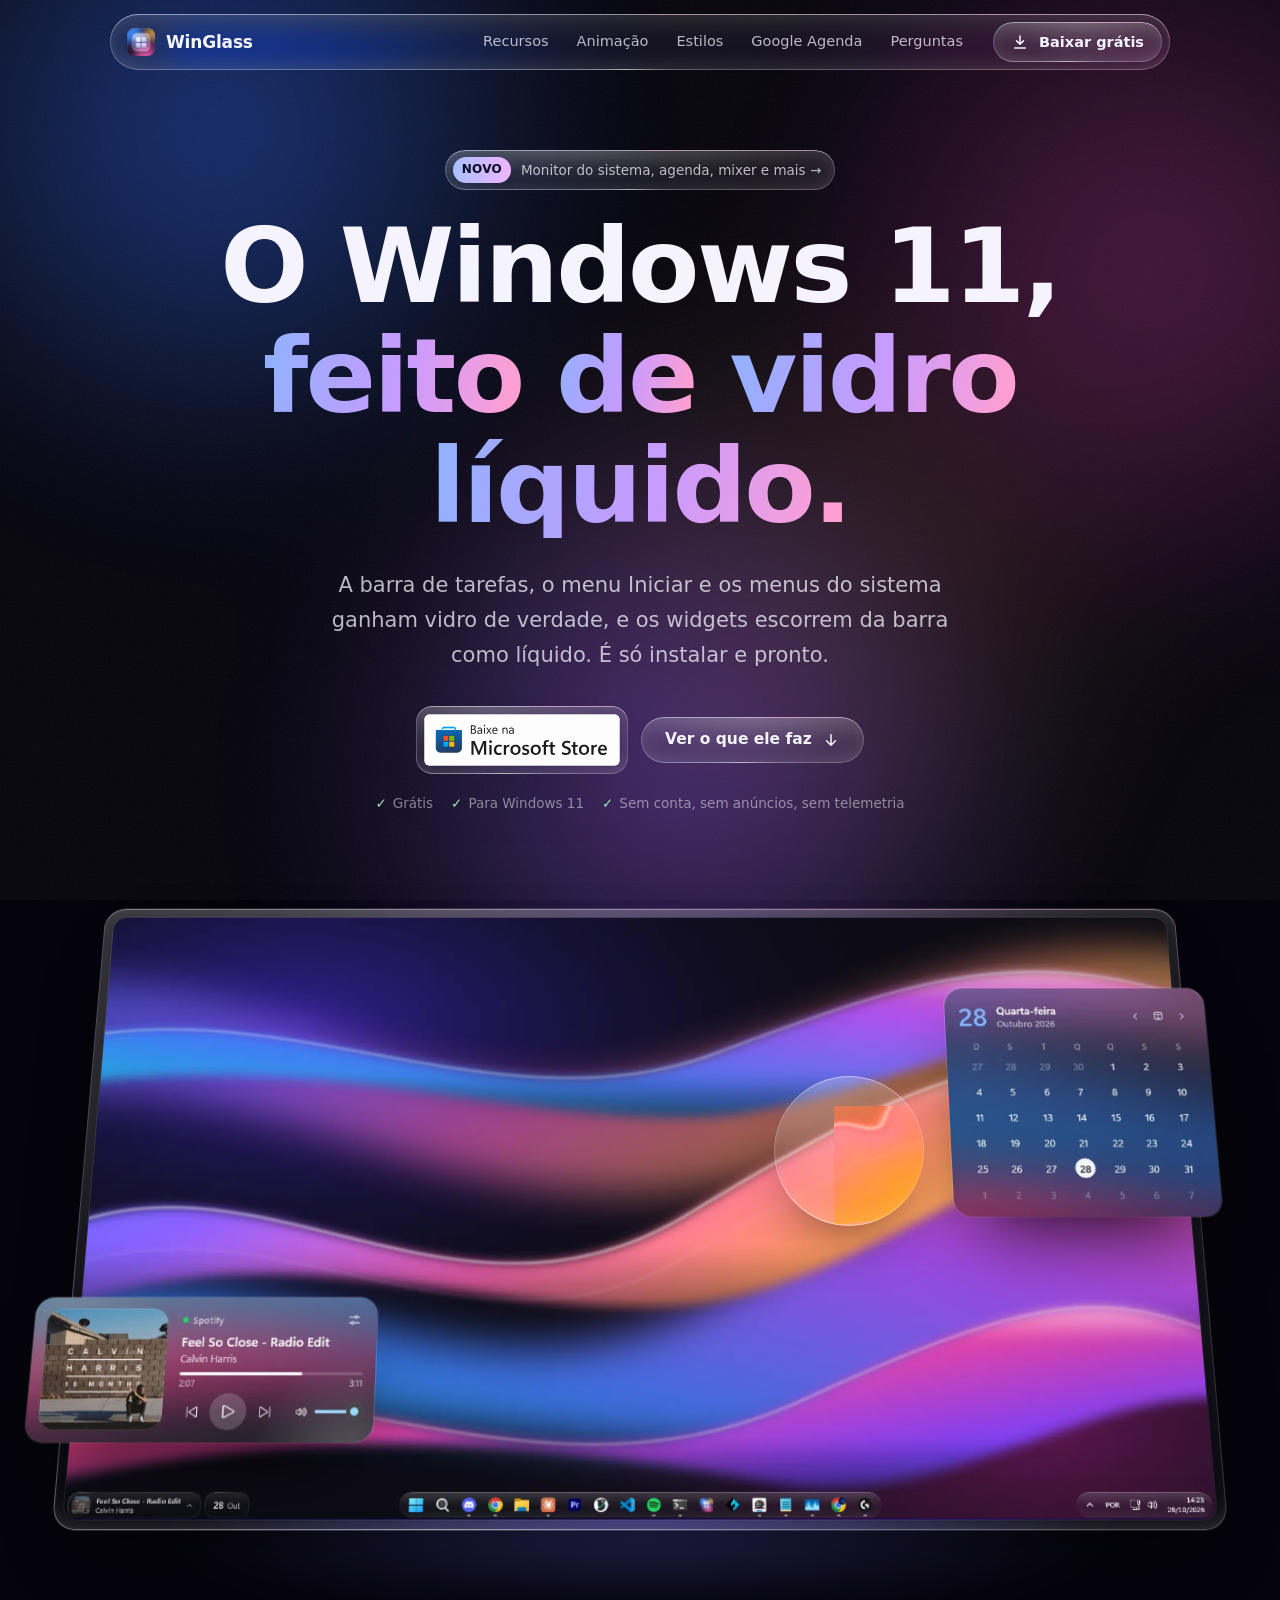
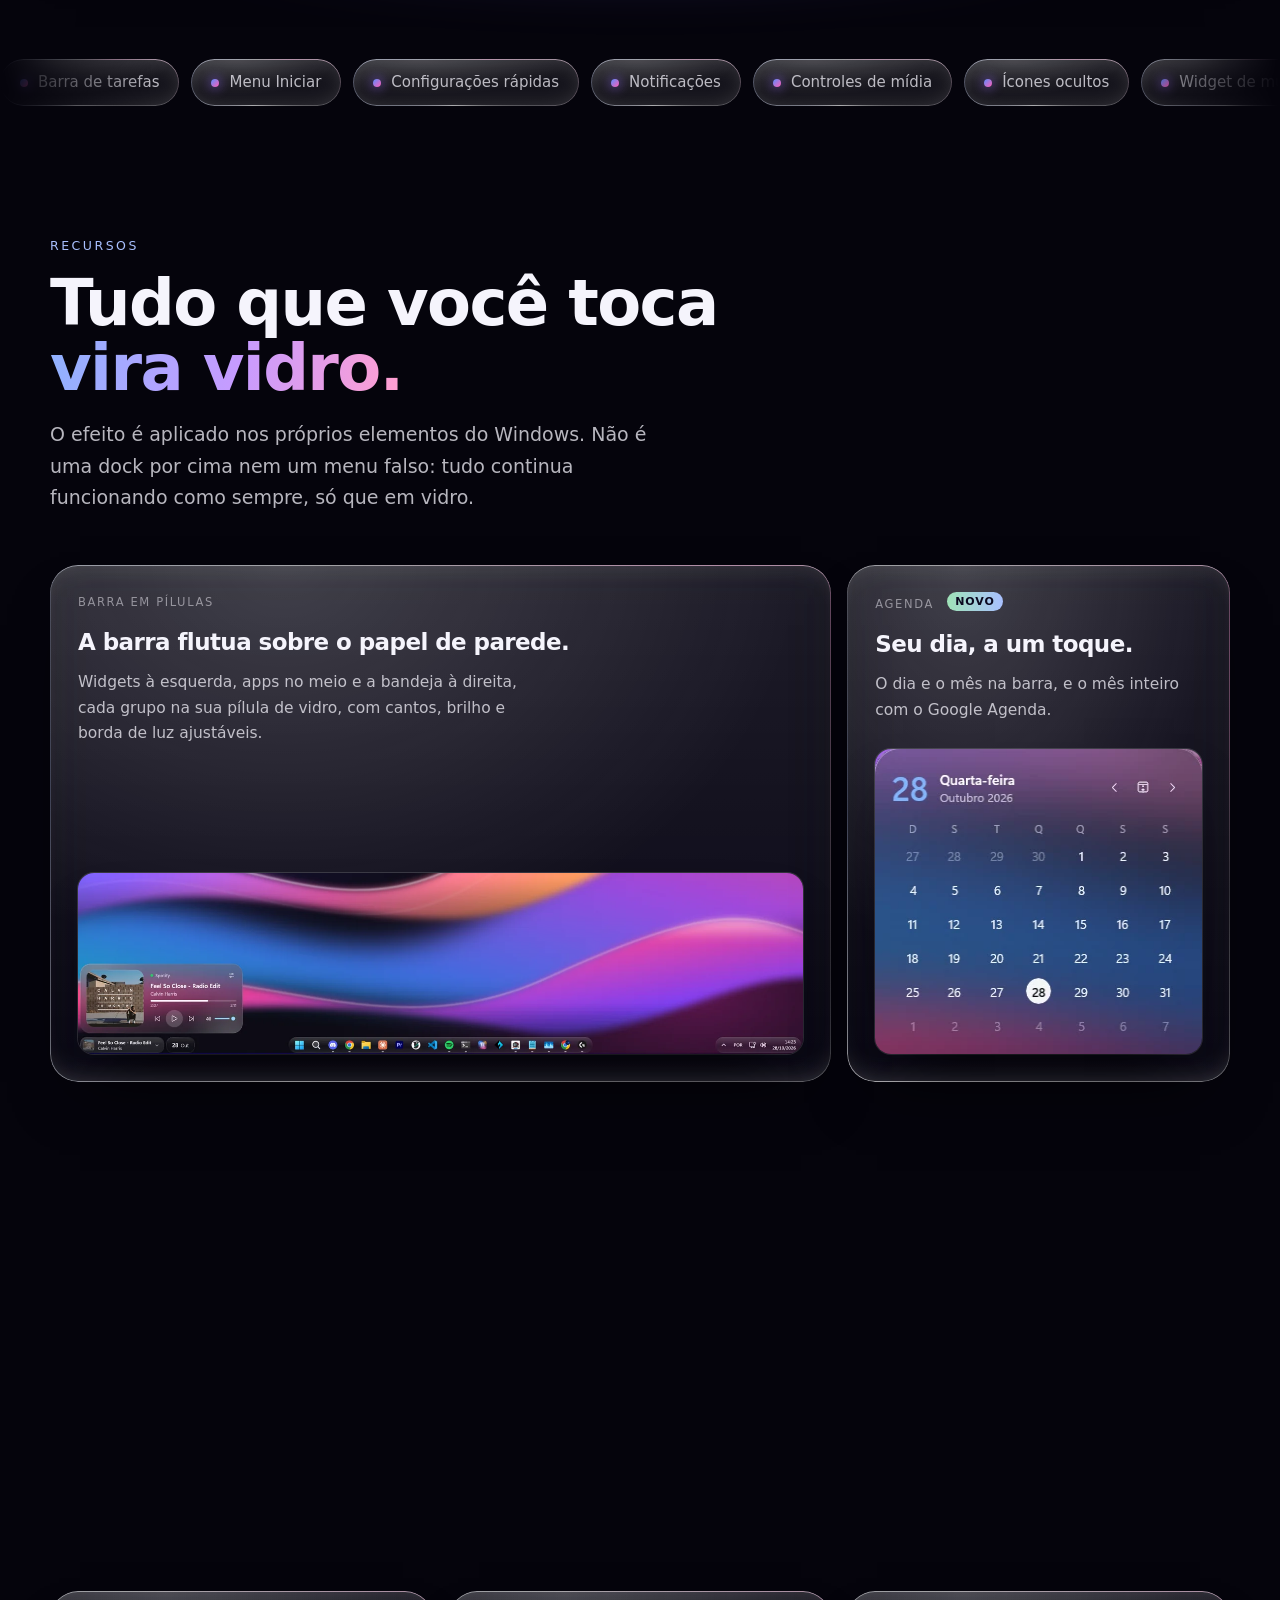
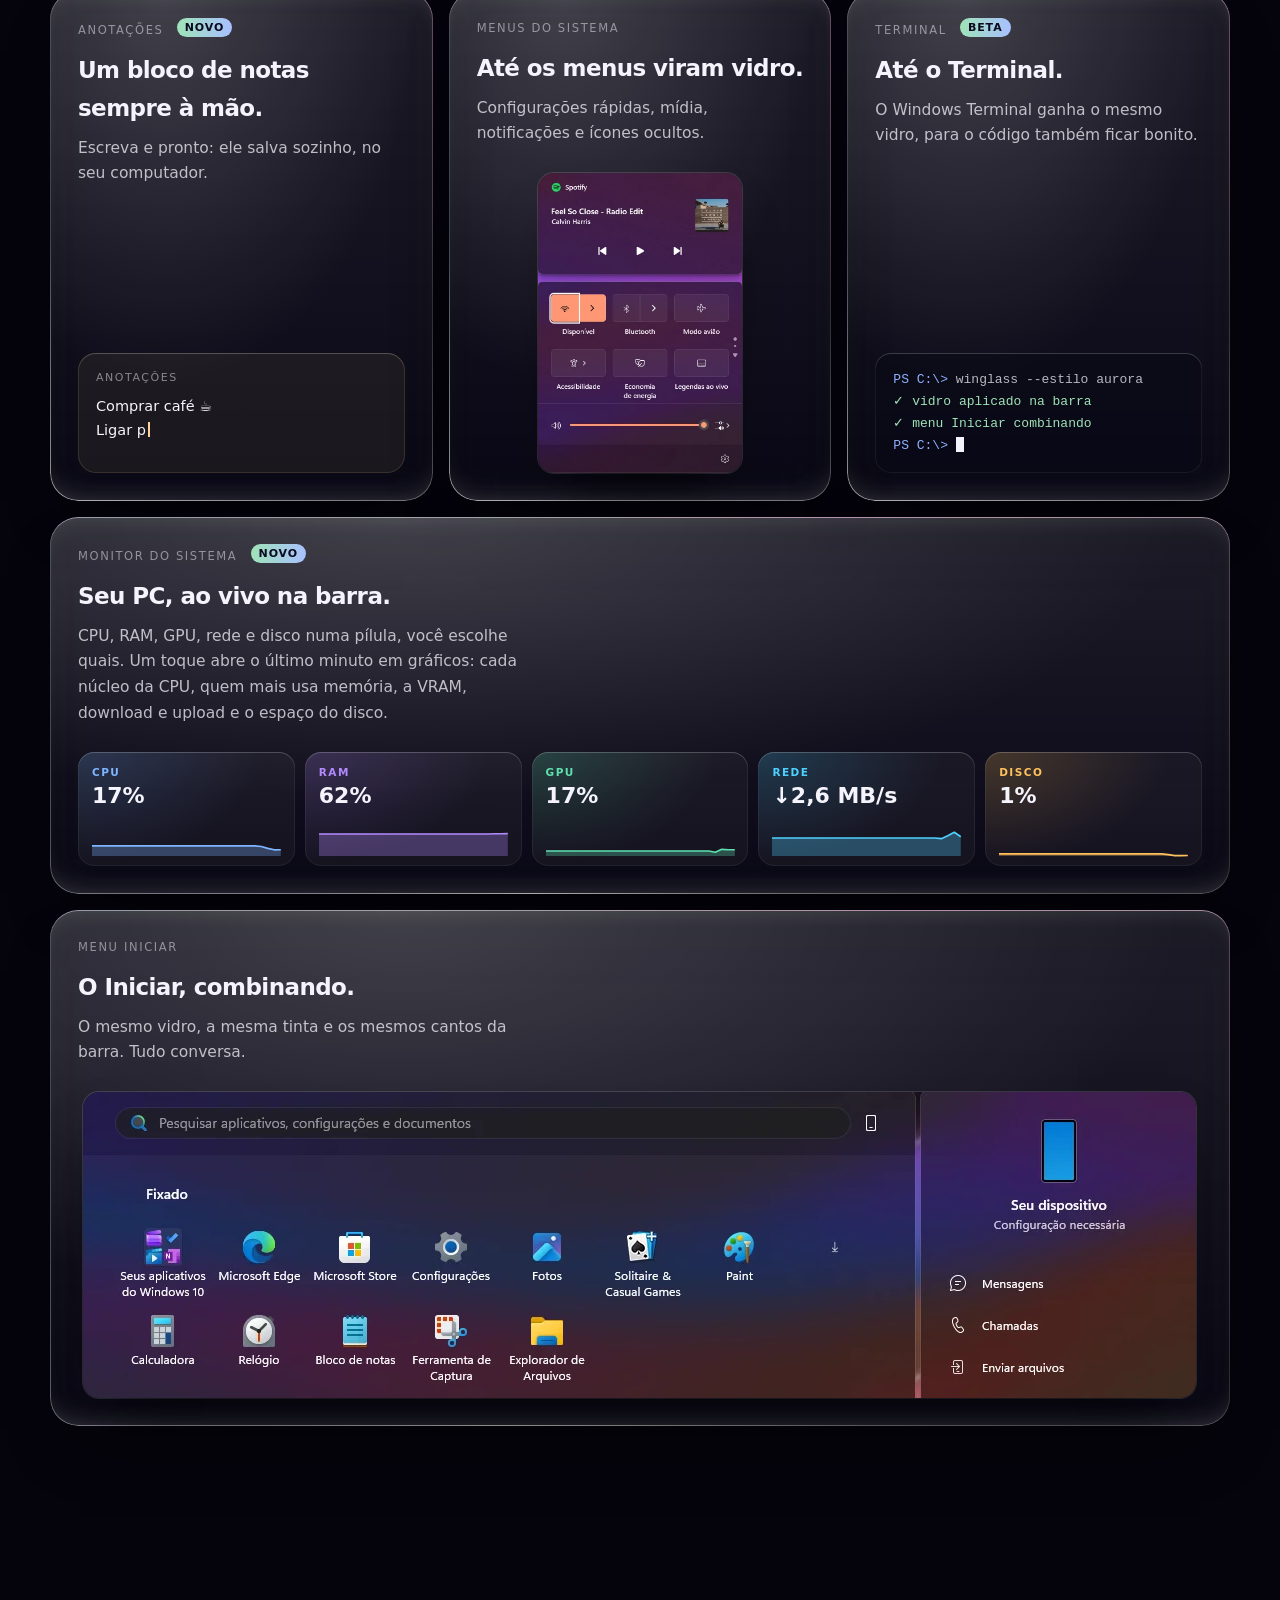
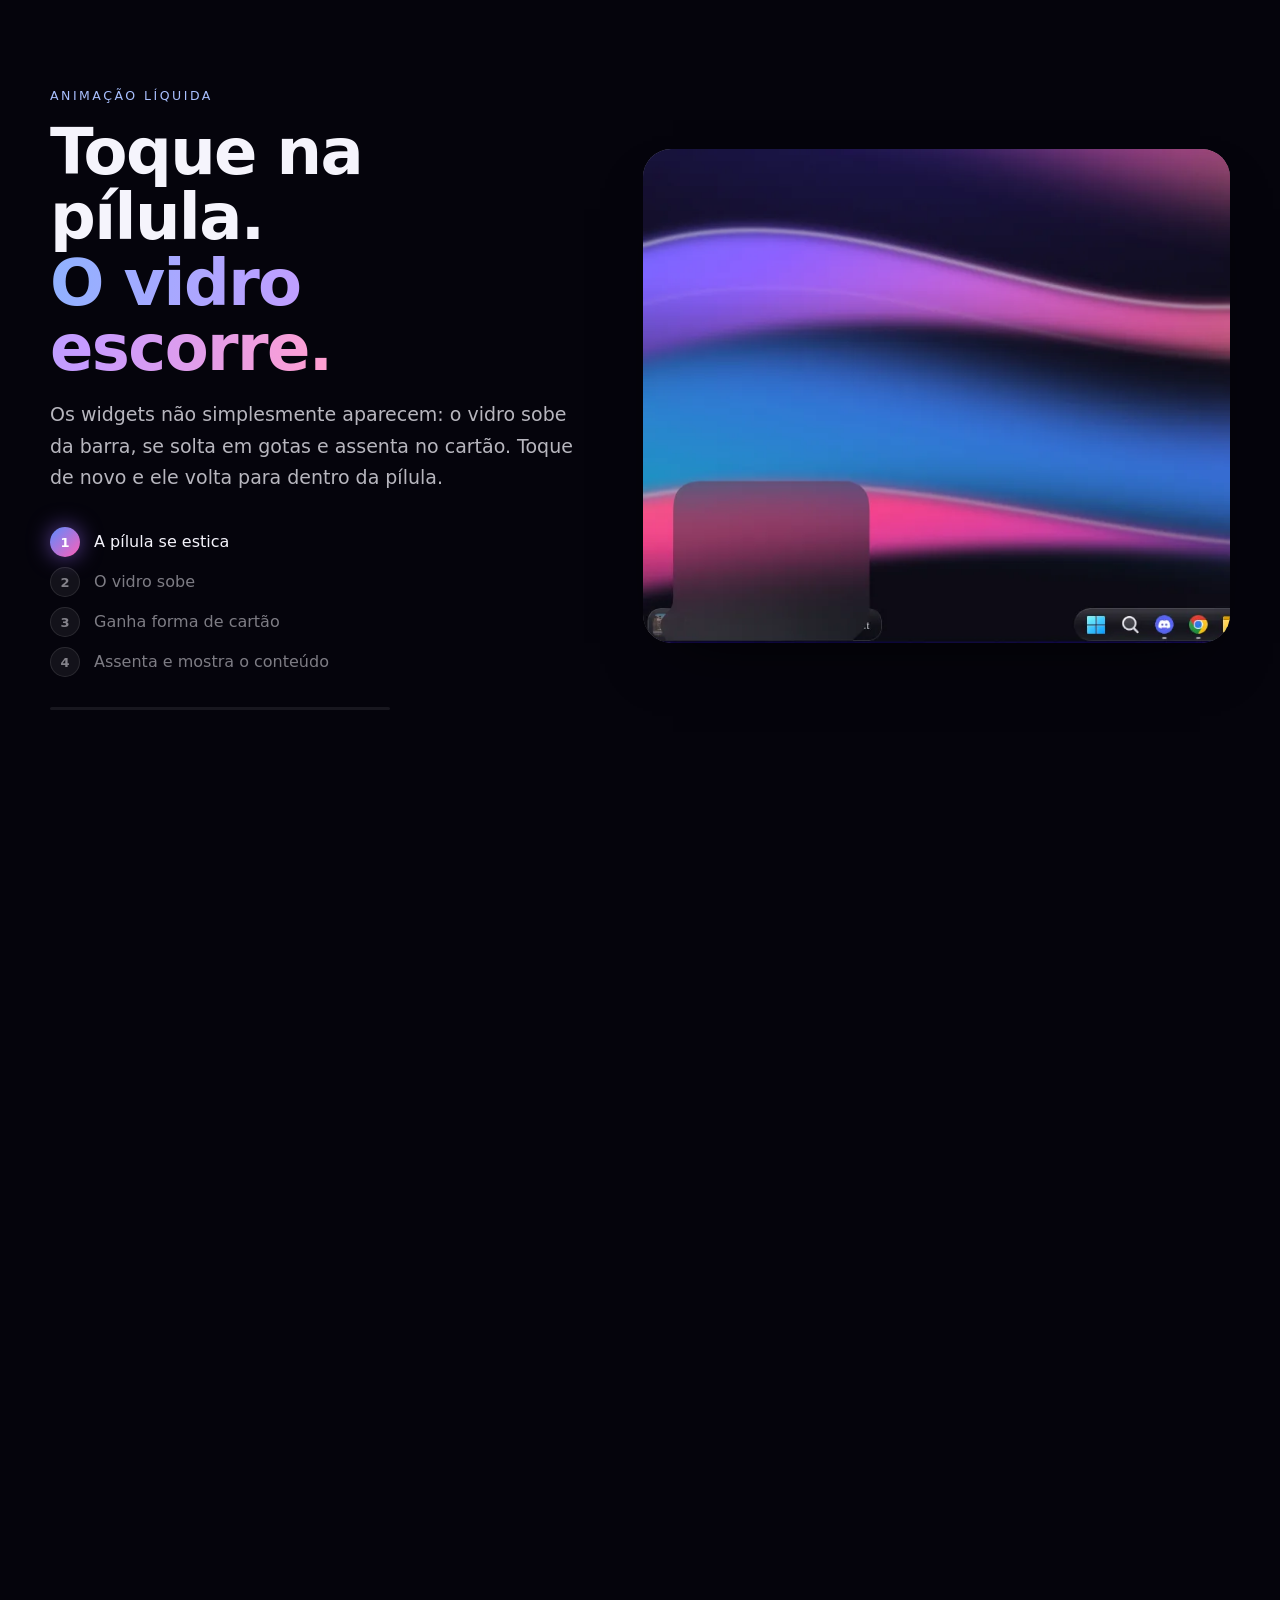
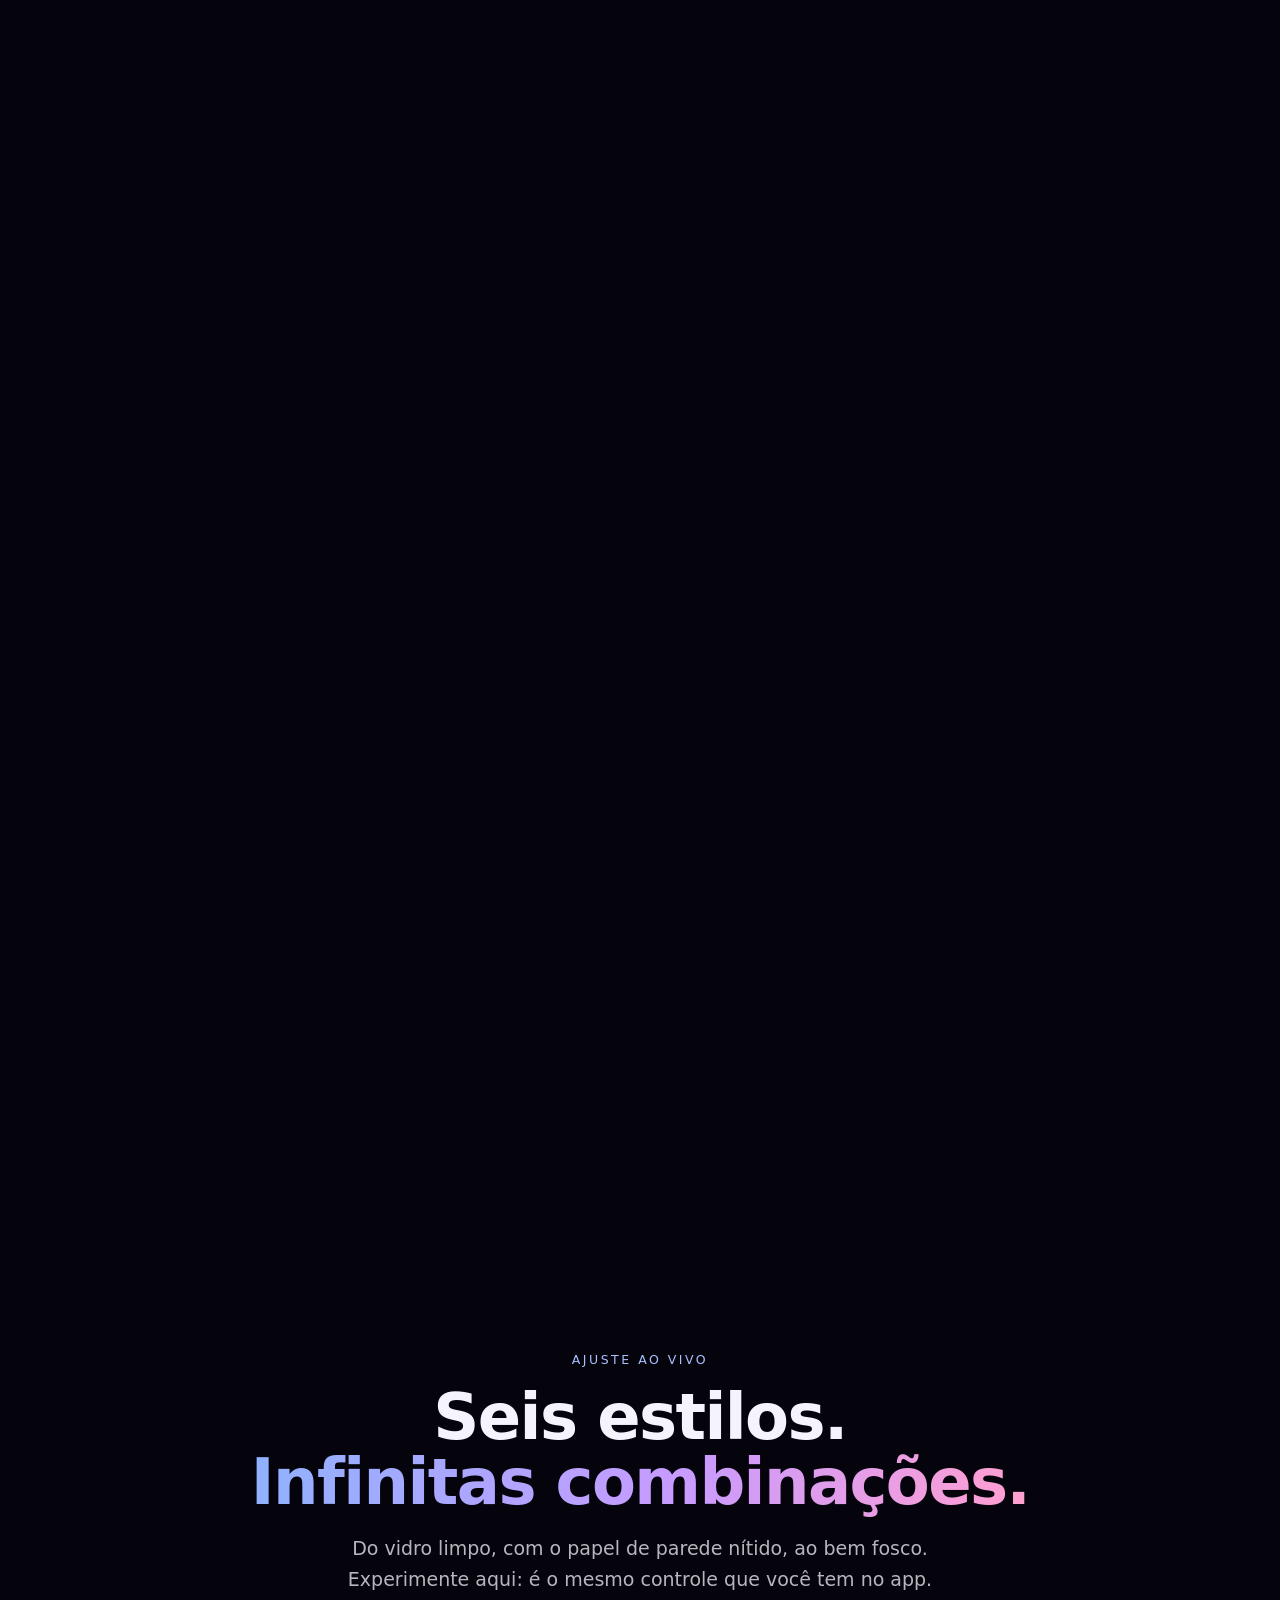
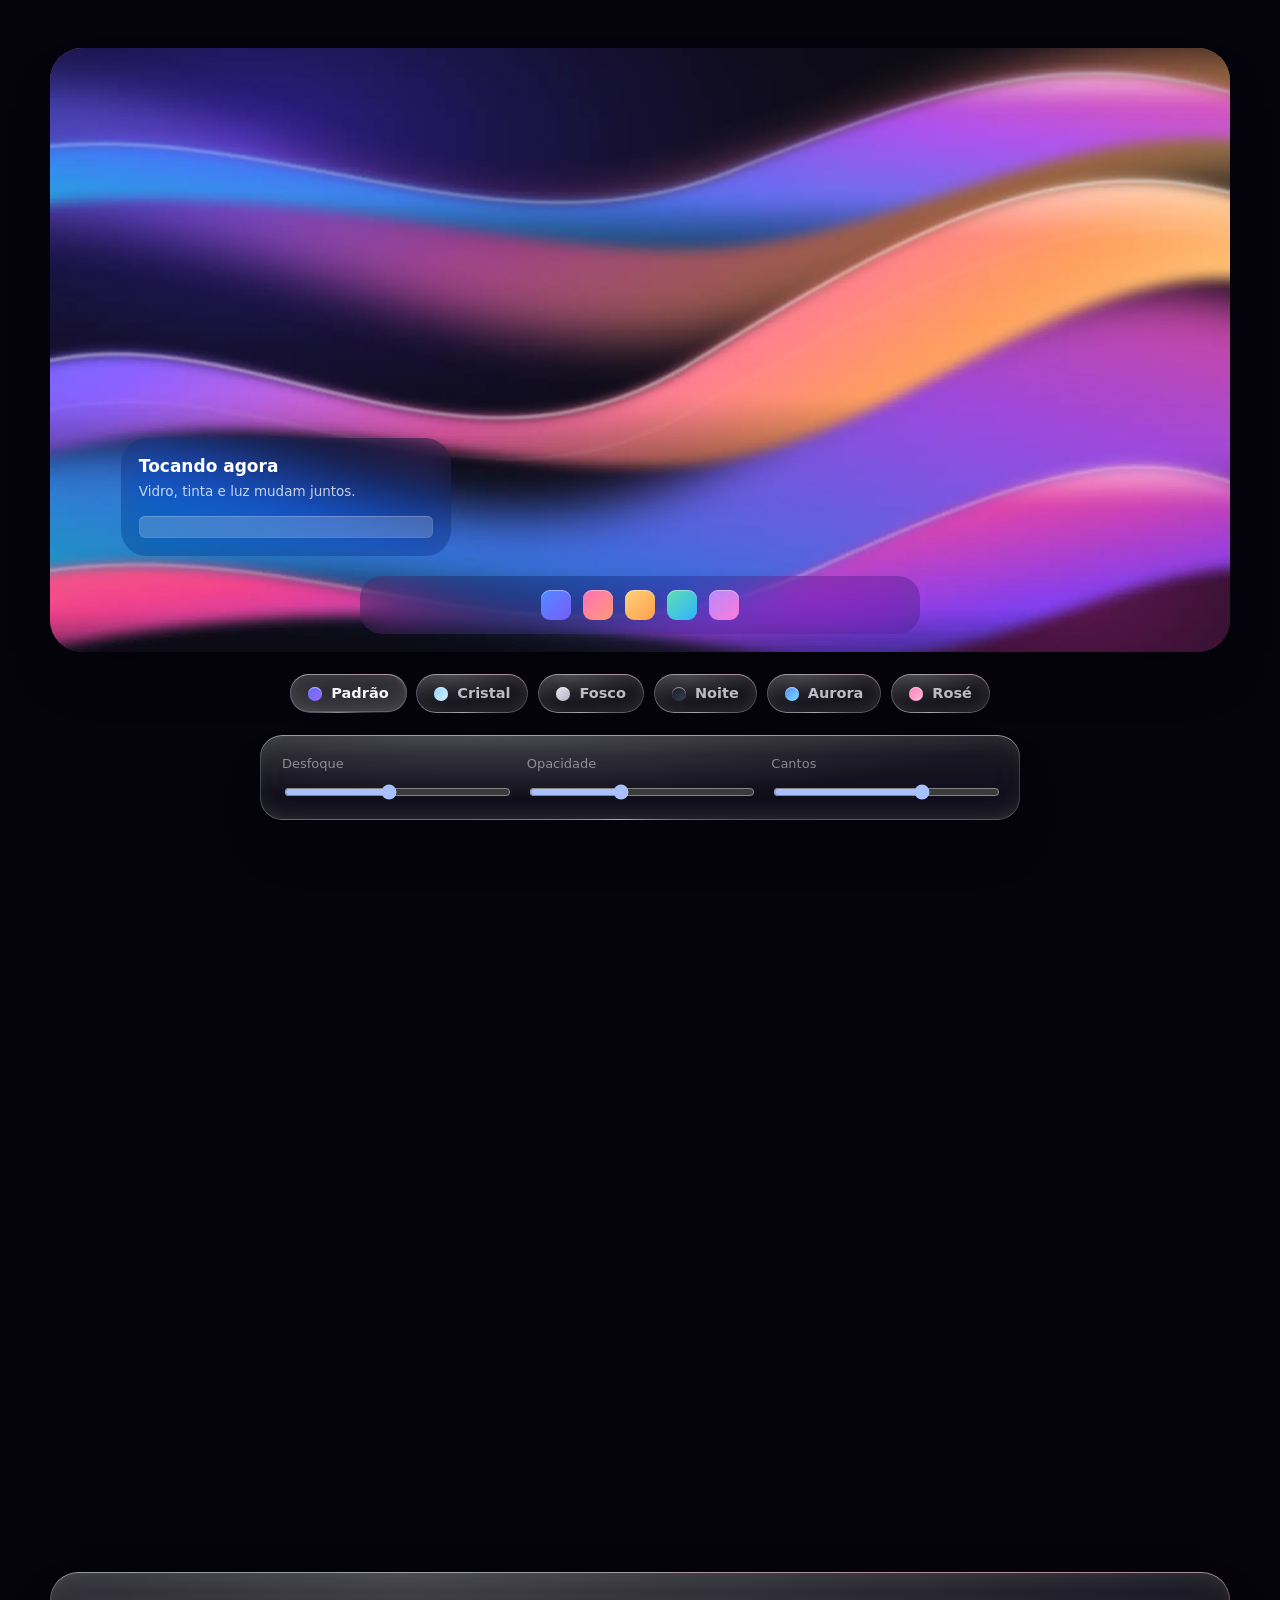
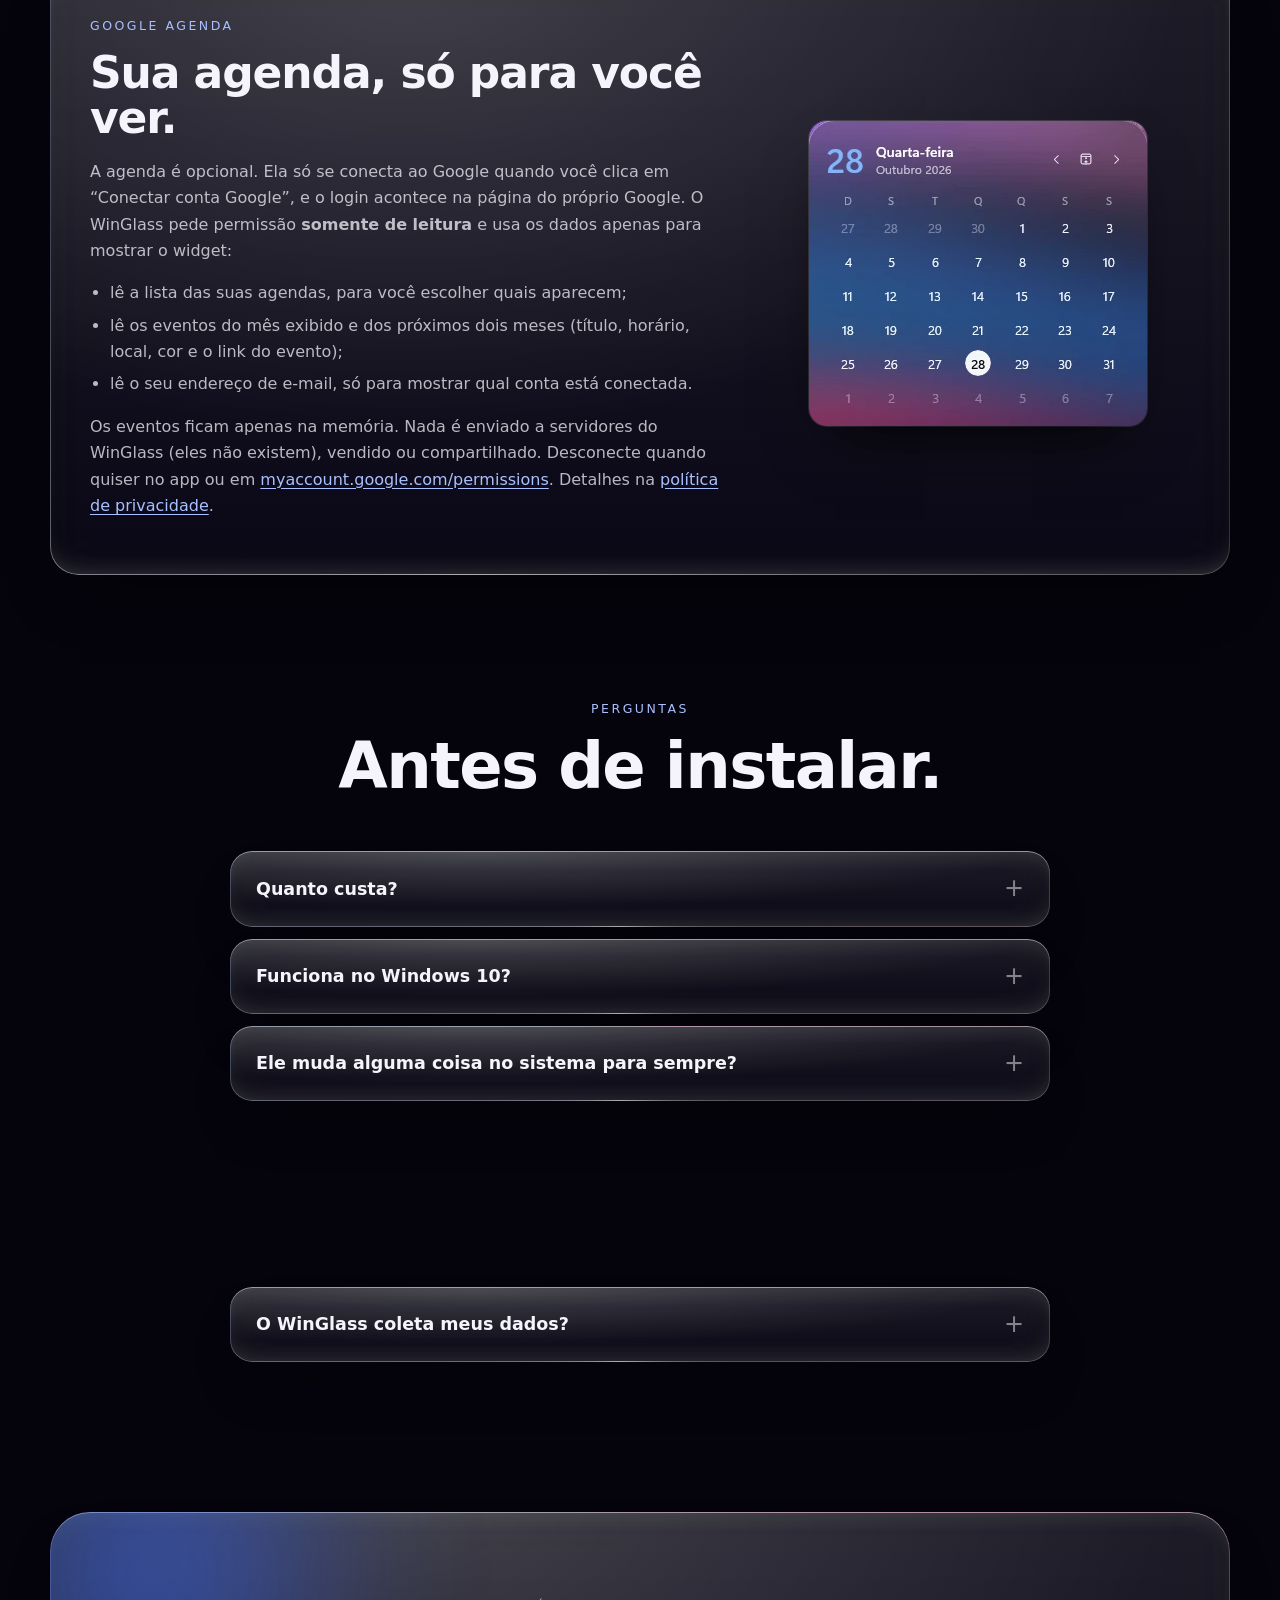
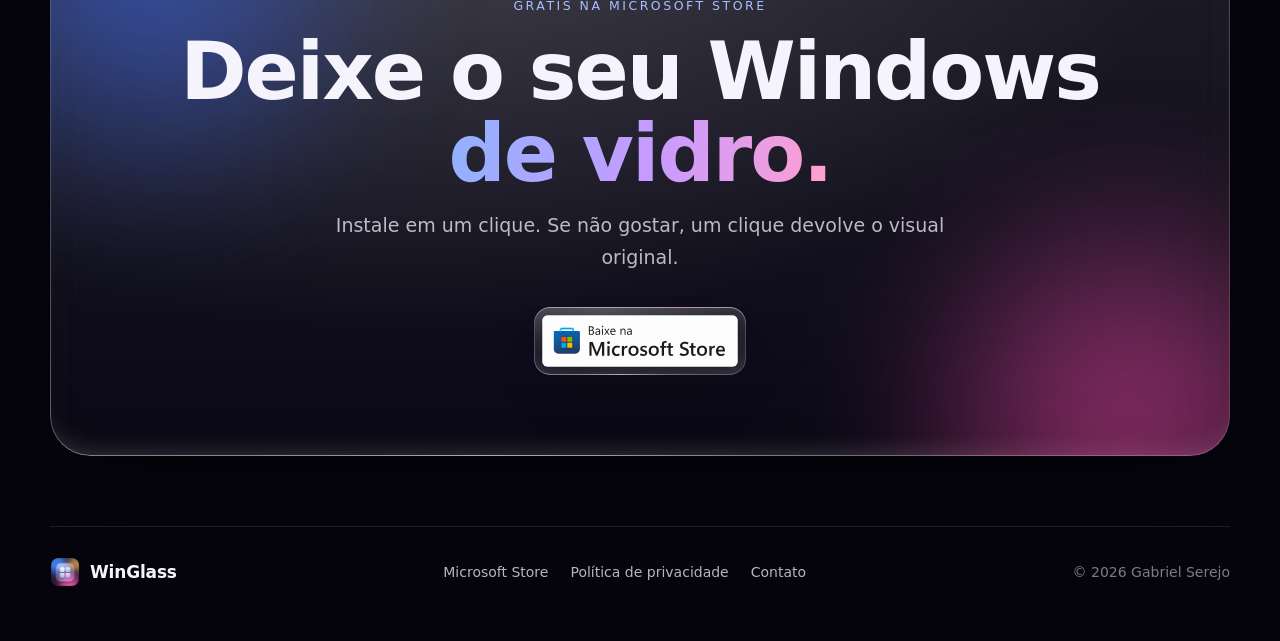
==== commit 3f483f67: "Monitor do sistema no site e README com os links" ====
--- a/index.html
+++ b/index.html
@@ -4,7 +4,7 @@
 <meta charset="utf-8">
 <meta name="viewport" content="width=device-width, initial-scale=1">
 <title>WinGlass · Liquid Glass para Windows 11</title>
-<meta name="description" content="WinGlass deixa a barra de tarefas, o menu Iniciar e os menus do Windows 11 com vidro líquido, e traz widgets de música com mixer, agenda, área de transferência e anotações. Grátis na Microsoft Store.">
+<meta name="description" content="WinGlass deixa a barra de tarefas, o menu Iniciar e os menus do Windows 11 com vidro líquido, e traz widgets de música com mixer, agenda, área de transferência, anotações e monitor do sistema. Grátis na Microsoft Store.">
 <meta name="theme-color" content="#05040c">
 <meta property="og:type" content="website">
 <meta property="og:title" content="WinGlass · O Windows 11, feito de vidro líquido">
@@ -55,7 +55,7 @@
 <main>
   <!-- Hero -->
   <div class="hero wrap">
-    <a class="chip lg rf fade-up" style="--d:.05s" href="#recursos"><b>NOVO</b> Agenda, mixer, área de transferência e anotações →</a>
+    <a class="chip lg rf fade-up" style="--d:.05s" href="#recursos"><b>NOVO</b> Monitor do sistema, agenda, mixer e mais →</a>
     <h1 id="headline">O Windows 11, <span class="shine">feito de vidro líquido.</span></h1>
     <p class="lead fade-up" style="--d:.7s">A barra de tarefas, o menu Iniciar e os menus do sistema ganham vidro de verdade, e os widgets escorrem da barra como líquido. É só instalar e pronto.</p>
     <div class="cta-row fade-up" style="--d:.85s">
@@ -80,8 +80,8 @@
 
   <div class="marquee" aria-hidden="true">
     <div class="track">
-      <span class="lg"><i></i>Barra de tarefas</span><span class="lg"><i></i>Menu Iniciar</span><span class="lg"><i></i>Configurações rápidas</span><span class="lg"><i></i>Notificações</span><span class="lg"><i></i>Controles de mídia</span><span class="lg"><i></i>Ícones ocultos</span><span class="lg"><i></i>Widget de música</span><span class="lg"><i></i>Mixer por app</span><span class="lg"><i></i>Google Agenda</span><span class="lg"><i></i>Área de transferência</span><span class="lg"><i></i>Anotações</span><span class="lg"><i></i>Terminal (beta)</span>
-      <span class="lg"><i></i>Barra de tarefas</span><span class="lg"><i></i>Menu Iniciar</span><span class="lg"><i></i>Configurações rápidas</span><span class="lg"><i></i>Notificações</span><span class="lg"><i></i>Controles de mídia</span><span class="lg"><i></i>Ícones ocultos</span><span class="lg"><i></i>Widget de música</span><span class="lg"><i></i>Mixer por app</span><span class="lg"><i></i>Google Agenda</span><span class="lg"><i></i>Área de transferência</span><span class="lg"><i></i>Anotações</span><span class="lg"><i></i>Terminal (beta)</span>
+      <span class="lg"><i></i>Barra de tarefas</span><span class="lg"><i></i>Menu Iniciar</span><span class="lg"><i></i>Configurações rápidas</span><span class="lg"><i></i>Notificações</span><span class="lg"><i></i>Controles de mídia</span><span class="lg"><i></i>Ícones ocultos</span><span class="lg"><i></i>Widget de música</span><span class="lg"><i></i>Mixer por app</span><span class="lg"><i></i>Google Agenda</span><span class="lg"><i></i>Área de transferência</span><span class="lg"><i></i>Anotações</span><span class="lg"><i></i>Monitor do sistema</span><span class="lg"><i></i>Terminal (beta)</span>
+      <span class="lg"><i></i>Barra de tarefas</span><span class="lg"><i></i>Menu Iniciar</span><span class="lg"><i></i>Configurações rápidas</span><span class="lg"><i></i>Notificações</span><span class="lg"><i></i>Controles de mídia</span><span class="lg"><i></i>Ícones ocultos</span><span class="lg"><i></i>Widget de música</span><span class="lg"><i></i>Mixer por app</span><span class="lg"><i></i>Google Agenda</span><span class="lg"><i></i>Área de transferência</span><span class="lg"><i></i>Anotações</span><span class="lg"><i></i>Monitor do sistema</span><span class="lg"><i></i>Terminal (beta)</span>
     </div>
   </div>
 
@@ -150,6 +150,19 @@
           <h3>Até o Terminal.</h3>
           <p>O Windows Terminal ganha o mesmo vidro, para o código também ficar bonito.</p>
           <div class="art"><pre class="term" aria-hidden="true"><b>PS C:\&gt;</b> winglass --estilo aurora<br><i>✓ vidro aplicado na barra</i><br><i>✓ menu Iniciar combinando</i><br><b>PS C:\&gt;</b> <span class="cur"></span></pre></div>
+        </article>
+
+        <article class="card lg spot tilt c-full" data-reveal>
+          <span class="tag">Monitor do sistema <span class="new">NOVO</span></span>
+          <h3>Seu PC, ao vivo na barra.</h3>
+          <p>CPU, RAM, GPU, rede e disco numa pílula, você escolhe quais. Um toque abre o último minuto em gráficos: cada núcleo da CPU, quem mais usa memória, a VRAM, download e upload e o espaço do disco.</p>
+          <div class="art"><div class="meters" id="meters" aria-hidden="true">
+            <div class="meter" style="--c:#7fb6ff" data-kind="cpu"><b>CPU</b><span>28%</span><svg viewBox="0 0 120 40" preserveAspectRatio="none"><path class="a"/><path class="l"/></svg></div>
+            <div class="meter" style="--c:#b48bff" data-kind="ram"><b>RAM</b><span>61%</span><svg viewBox="0 0 120 40" preserveAspectRatio="none"><path class="a"/><path class="l"/></svg></div>
+            <div class="meter" style="--c:#5fe0b0" data-kind="gpu"><b>GPU</b><span>12%</span><svg viewBox="0 0 120 40" preserveAspectRatio="none"><path class="a"/><path class="l"/></svg></div>
+            <div class="meter" style="--c:#4fd1ff" data-kind="net"><b>REDE</b><span>↓2,4 MB/s</span><svg viewBox="0 0 120 40" preserveAspectRatio="none"><path class="a"/><path class="l"/></svg></div>
+            <div class="meter" style="--c:#ffc15e" data-kind="disk"><b>DISCO</b><span>4%</span><svg viewBox="0 0 120 40" preserveAspectRatio="none"><path class="a"/><path class="l"/></svg></div>
+          </div></div>
         </article>
 
         <article class="card lg spot tilt c-full" data-reveal>
@@ -273,6 +286,7 @@
         <details class="lg" data-reveal><summary>Funciona no Windows 10?</summary><p>Não. O WinGlass foi feito para o Windows 11, que é onde ficam a barra, o menu Iniciar e os menus que ele transforma.</p></details>
         <details class="lg" data-reveal><summary>Ele muda alguma coisa no sistema para sempre?</summary><p>Não. O vidro é aplicado enquanto o app está ligado. Desligou ou saiu, o Windows volta exatamente ao visual original. Ao desinstalar, o Windows remove tudo.</p></details>
         <details class="lg" data-reveal><summary>Preciso de conta Google?</summary><p>Só se quiser ver os seus eventos no widget de agenda. Todo o resto funciona sem conta nenhuma.</p></details>
+        <details class="lg" data-reveal><summary>O monitor do sistema deixa o PC mais lento?</summary><p>Não. Ele lê os mesmos contadores do Gerenciador de Tarefas uma vez por segundo, e a lista de quem mais usa memória só é lida com o cartão aberto. Nada sai do seu PC.</p></details>
         <details class="lg" data-reveal><summary>O WinGlass coleta meus dados?</summary><p>Não. Ele não tem servidores, telemetria nem anúncios. Configurações, anotações e o histórico da área de transferência ficam no seu computador. Leia a <a href="privacidade.html">política de privacidade</a>.</p></details>
       </div>
     </div>
--- a/style.css
+++ b/style.css
@@ -340,6 +340,15 @@
 
 .c-full { grid-column: 1 / -1; }
 .bar-art img { width: 100%; height: auto; }
+
+/* Monitor do sistema: um medidor por métrica, com o último minuto correndo. */
+.meters { width: 100%; display: grid; grid-template-columns: repeat(5, 1fr); gap: 10px; }
+.meter { padding: 12px 14px 10px; border-radius: 16px; background: radial-gradient(120% 140% at 0 0, color-mix(in srgb, var(--c) 22%, transparent), rgba(255, 255, 255, 0.04) 70%); box-shadow: inset 0 1px 0 rgba(255, 255, 255, 0.16), inset 0 0 0 1px rgba(255, 255, 255, 0.06); display: grid; gap: 2px; }
+.meter b { font-size: 10.5px; letter-spacing: 0.14em; color: var(--c); font-weight: 650; }
+.meter span { font: 600 clamp(17px, 2vw, 22px)/1.2 var(--display); font-variant-numeric: tabular-nums; white-space: nowrap; }
+.meter svg { width: 100%; height: 40px; margin-top: 4px; overflow: visible; }
+.meter .l { fill: none; stroke: var(--c); stroke-width: 1.6; vector-effect: non-scaling-stroke; stroke-linejoin: round; }
+.meter .a { fill: color-mix(in srgb, var(--c) 30%, transparent); }
 
 /* Mock do Terminal. */
 .term { width: 100%; max-width: 340px; margin: 0; padding: 16px 18px; border-radius: 16px; background: rgba(8, 8, 20, 0.45); box-shadow: inset 0 1px 0 rgba(255, 255, 255, 0.14), inset 0 0 0 1px rgba(255, 255, 255, 0.06); font: 13px/1.7 "Cascadia Code", "Cascadia Mono", Consolas, monospace; color: var(--soft); white-space: pre-wrap; text-align: left; }
@@ -481,6 +490,7 @@
 @media (max-width: 980px) {
   .bento { grid-template-columns: repeat(2, 1fr); }
   .c-wide, .c-half, .c-third { grid-column: span 2; }
+  .meters { grid-template-columns: repeat(3, 1fr); }
   .seq { height: auto; }
   .seq .pin { position: static; height: auto; padding-top: 110px; }
   .seq .grid { grid-template-columns: 1fr; gap: 34px; }
@@ -502,6 +512,7 @@
   .studio { aspect-ratio: auto; height: 460px; }
   .studio .demo-card { left: 50%; transform: translateX(-50%); width: 82%; bottom: 100px; }
   .sliders { grid-template-columns: 1fr; }
+  .meters { grid-template-columns: repeat(2, 1fr); }
   .stats { grid-template-columns: 1fr 1fr; }
   .stat { padding: 22px 18px; }
   .final { padding: 60px 18px; border-radius: 30px; }
